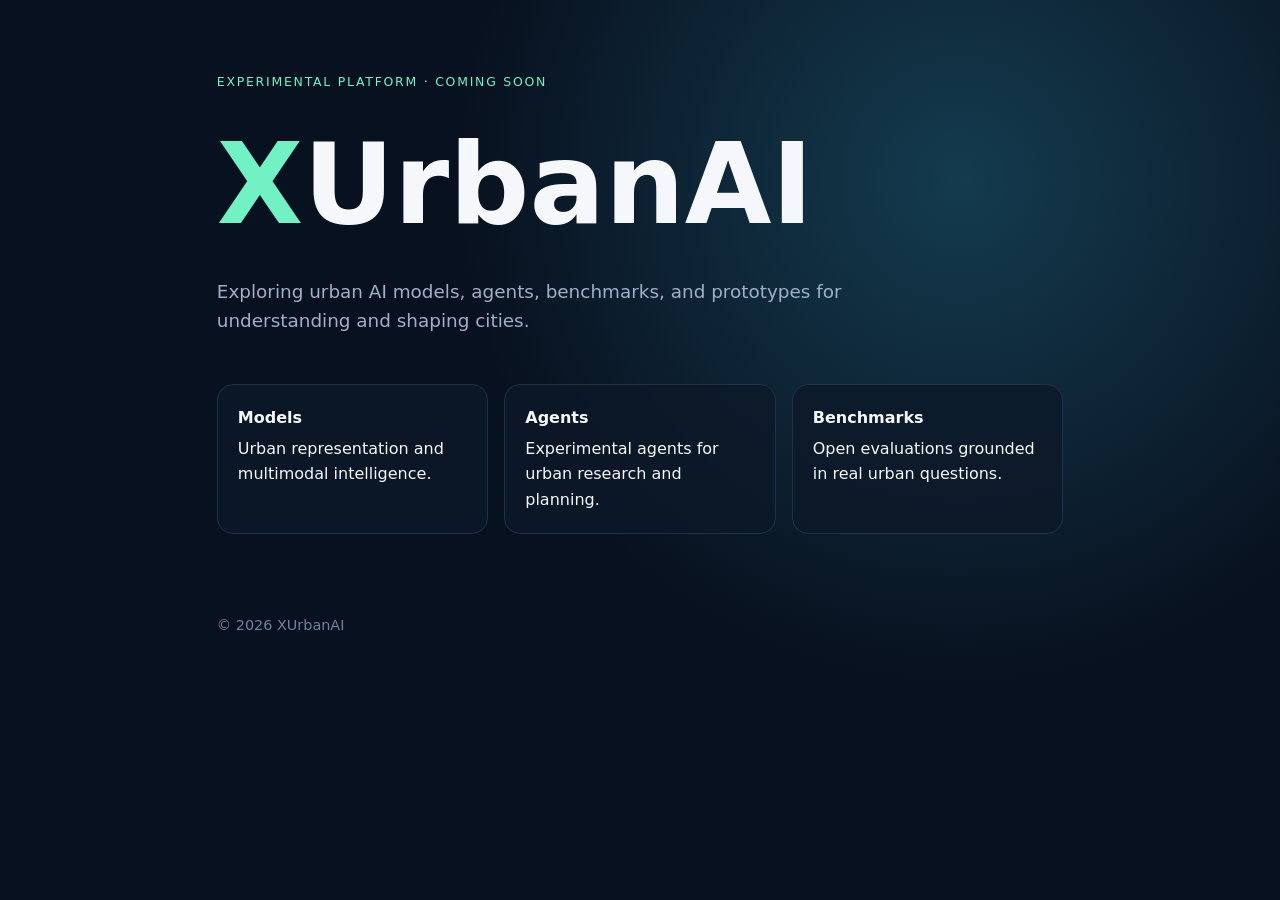
==== index.html @ 9c5608ed "Add initial HTML structure for XUrbanAI" ====
<!doctype html>
<html lang="en">
<head>
<meta charset="utf-8">
<meta name="viewport" content="width=device-width,initial-scale=1">
<title>XUrbanAI — Experimental Urban Intelligence</title>
<meta name="description" content="Experimental urban AI models, agents, benchmarks, and prototypes.">
<style>
:root{color-scheme:dark;--bg:#08111f;--fg:#f5f7fb;--muted:#9fb0c8;--accent:#72f2c4;--line:#20314a}*{box-sizing:border-box}body{margin:0;background:radial-gradient(circle at 75% 20%,#143b4f 0,#08111f 42%);color:var(--fg);font:16px/1.6 Inter,system-ui,sans-serif;min-height:100vh}main{max-width:1000px;margin:auto;padding:8vh 6vw}.tag{color:var(--accent);letter-spacing:.14em;text-transform:uppercase;font-size:.78rem}h1{font-size:clamp(3rem,10vw,7rem);line-height:.95;margin:.35em 0}.x{color:var(--accent)}p{max-width:650px;color:var(--muted);font-size:1.15rem}.grid{display:grid;grid-template-columns:repeat(auto-fit,minmax(190px,1fr));gap:1rem;margin-top:3rem}.card{border:1px solid var(--line);border-radius:16px;padding:1.25rem;background:#0c1829cc}.card strong{display:block;color:var(--fg);margin-bottom:.35rem}footer{margin-top:5rem;color:#70839e;font-size:.9rem}
</style>
</head>
<body><main>
<div class="tag">Experimental platform · Coming soon</div>
<h1><span class="x">X</span>UrbanAI</h1>
<p>Exploring urban AI models, agents, benchmarks, and prototypes for understanding and shaping cities.</p>
<div class="grid">
<div class="card"><strong>Models</strong>Urban representation and multimodal intelligence.</div>
<div class="card"><strong>Agents</strong>Experimental agents for urban research and planning.</div>
<div class="card"><strong>Benchmarks</strong>Open evaluations grounded in real urban questions.</div>
</div>
<footer>© 2026 XUrbanAI</footer>
</main></body></html>
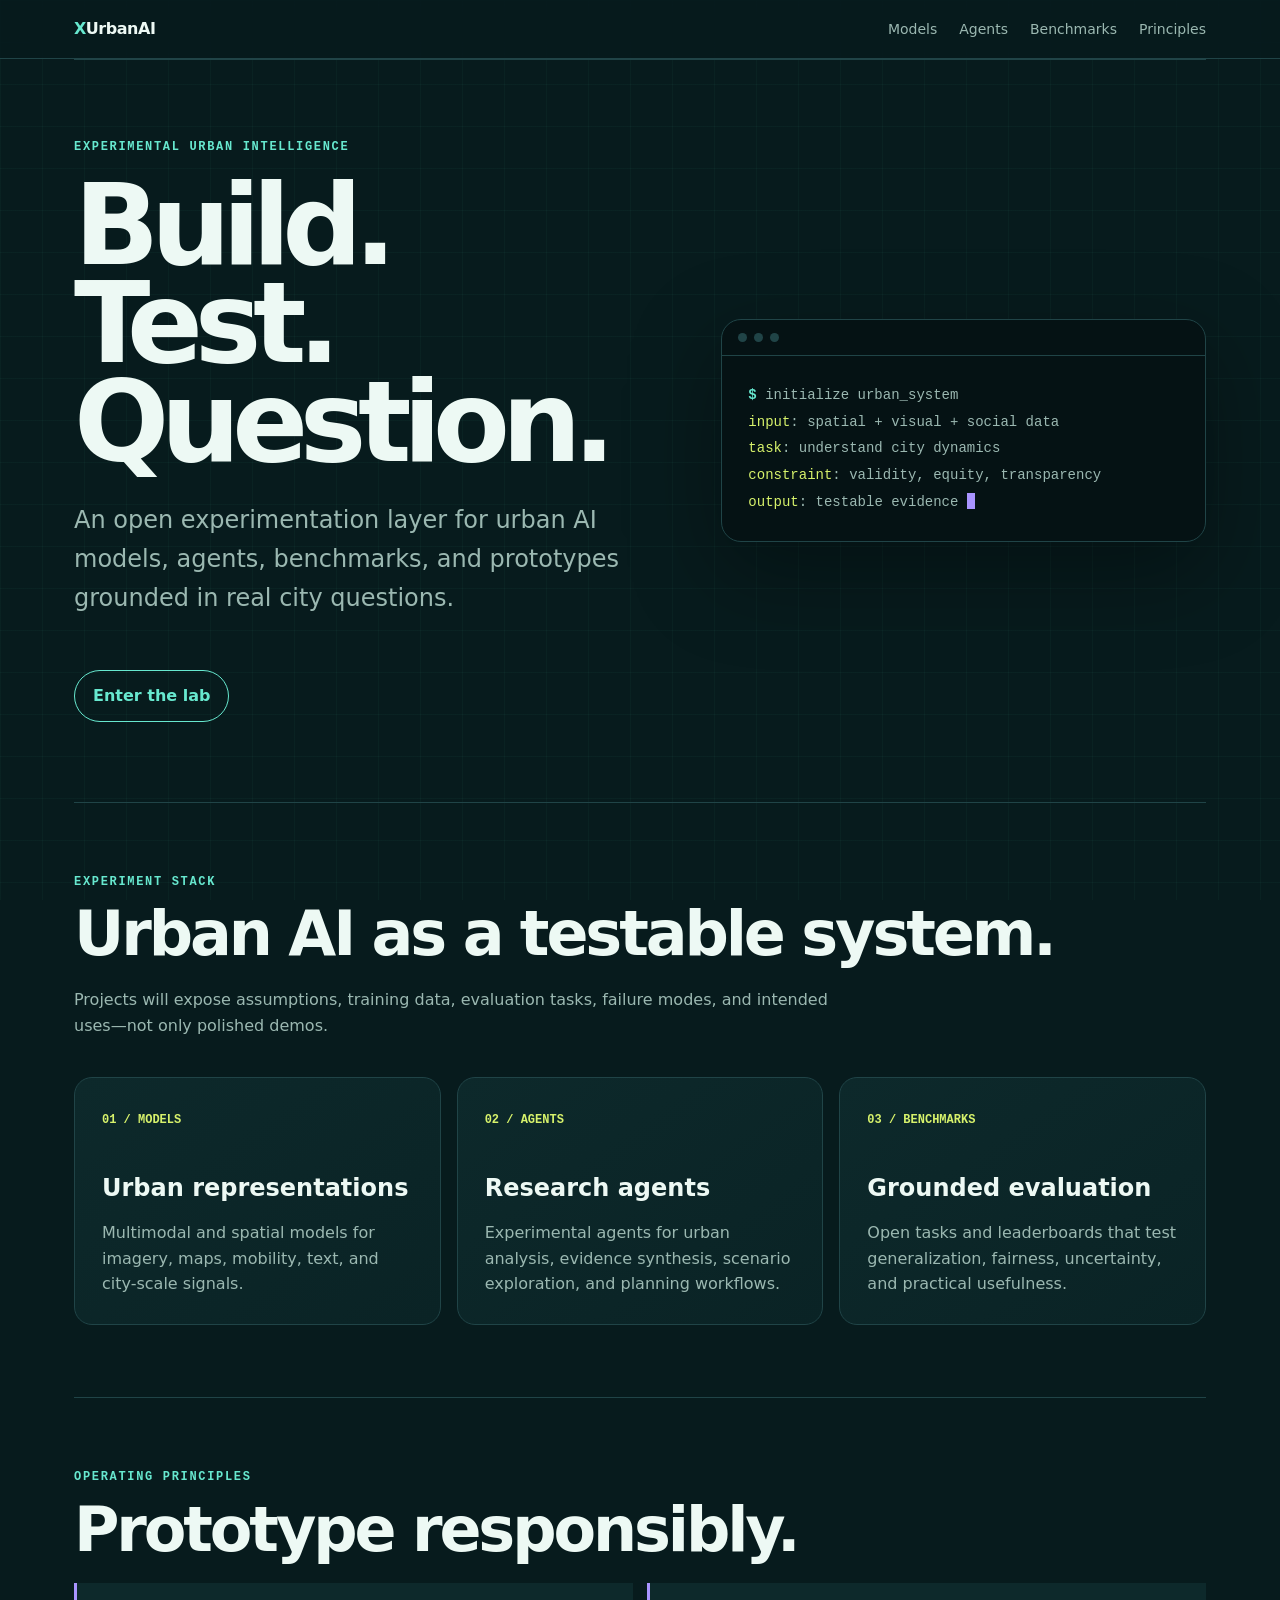
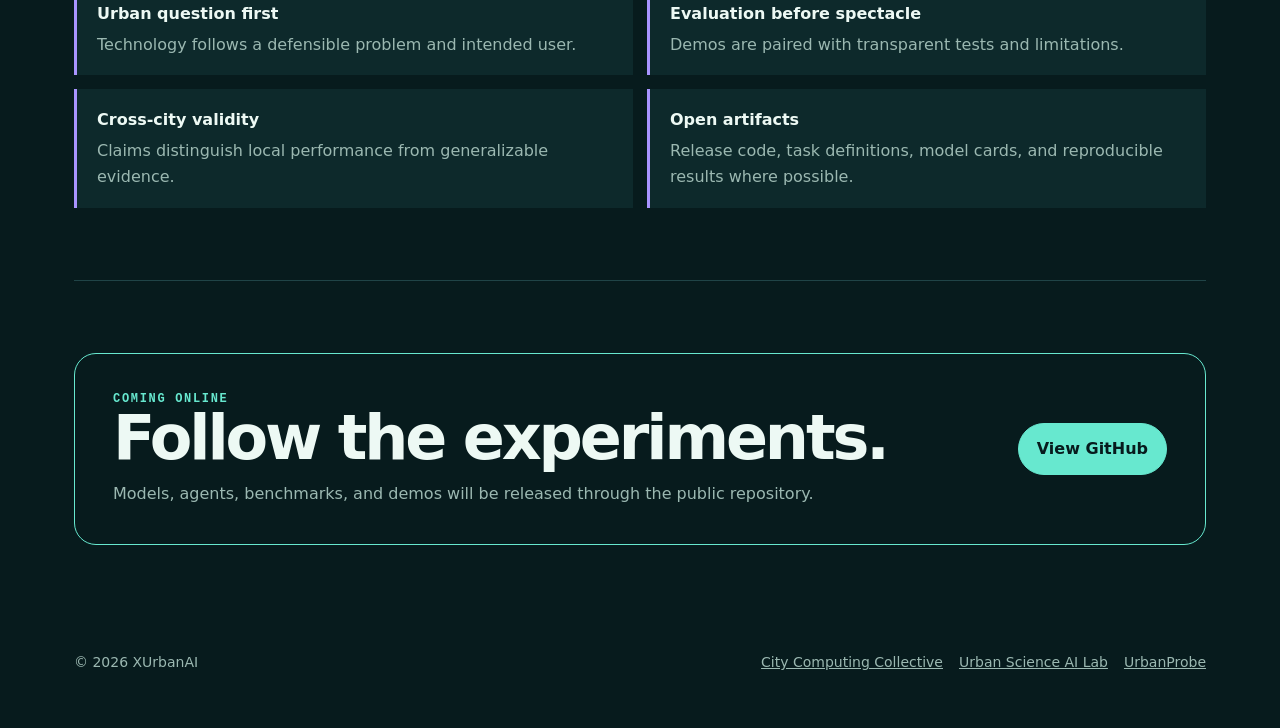
==== commit aaf80091: "Expand XUrbanAI experimental platform site" ====
--- a/index.html
+++ b/index.html
@@ -1,22 +1,21 @@
 <!doctype html>
 <html lang="en">
 <head>
-<meta charset="utf-8">
-<meta name="viewport" content="width=device-width,initial-scale=1">
-<title>XUrbanAI — Experimental Urban Intelligence</title>
-<meta name="description" content="Experimental urban AI models, agents, benchmarks, and prototypes.">
-<style>
-:root{color-scheme:dark;--bg:#08111f;--fg:#f5f7fb;--muted:#9fb0c8;--accent:#72f2c4;--line:#20314a}*{box-sizing:border-box}body{margin:0;background:radial-gradient(circle at 75% 20%,#143b4f 0,#08111f 42%);color:var(--fg);font:16px/1.6 Inter,system-ui,sans-serif;min-height:100vh}main{max-width:1000px;margin:auto;padding:8vh 6vw}.tag{color:var(--accent);letter-spacing:.14em;text-transform:uppercase;font-size:.78rem}h1{font-size:clamp(3rem,10vw,7rem);line-height:.95;margin:.35em 0}.x{color:var(--accent)}p{max-width:650px;color:var(--muted);font-size:1.15rem}.grid{display:grid;grid-template-columns:repeat(auto-fit,minmax(190px,1fr));gap:1rem;margin-top:3rem}.card{border:1px solid var(--line);border-radius:16px;padding:1.25rem;background:#0c1829cc}.card strong{display:block;color:var(--fg);margin-bottom:.35rem}footer{margin-top:5rem;color:#70839e;font-size:.9rem}
-</style>
+  <meta charset="utf-8"><meta name="viewport" content="width=device-width, initial-scale=1"><meta name="description" content="XUrbanAI is an experimental platform for urban AI models, agents, benchmarks, and demos."><title>XUrbanAI — Experimental Urban Intelligence</title>
+  <style>
+    :root{--bg:#071b1d;--panel:#0d292b;--line:#204447;--text:#edf9f4;--muted:#9bb8b1;--cyan:#67e8cf;--acid:#d7f26b;--violet:#a994ff}*{box-sizing:border-box}html{scroll-behavior:smooth}body{margin:0;background:var(--bg);color:var(--text);font:16px/1.62 Inter,ui-sans-serif,system-ui,-apple-system,"Segoe UI",sans-serif}a{color:inherit}
+    body:before{content:"";position:fixed;inset:0;pointer-events:none;background:linear-gradient(rgba(103,232,207,.035) 1px,transparent 1px),linear-gradient(90deg,rgba(103,232,207,.035) 1px,transparent 1px);background-size:42px 42px}
+    header{position:sticky;top:0;z-index:5;background:rgba(7,27,29,.9);backdrop-filter:blur(15px);border-bottom:1px solid var(--line)}.nav{max-width:1180px;margin:auto;padding:16px 24px;display:flex;justify-content:space-between;align-items:center}.brand{text-decoration:none;font-weight:900;letter-spacing:-.03em}.brand span{color:var(--cyan)}.nav nav{display:flex;gap:22px}.nav nav a{text-decoration:none;color:var(--muted);font-size:14px}
+    main{position:relative;max-width:1180px;margin:auto;padding:0 24px}.hero{min-height:78vh;display:grid;grid-template-columns:1.1fr .9fr;gap:55px;align-items:center;padding:80px 0}.eyebrow{font:800 12px/1.3 ui-monospace,SFMono-Regular,Menlo,monospace;letter-spacing:.14em;text-transform:uppercase;color:var(--cyan)}h1{font-size:clamp(58px,9vw,112px);line-height:.88;letter-spacing:-.075em;margin:20px 0 30px}.lead{font-size:clamp(19px,2.2vw,24px);color:var(--muted);max-width:740px}.button{display:inline-block;margin-top:28px;border:1px solid var(--cyan);color:var(--cyan);padding:12px 18px;border-radius:999px;text-decoration:none;font-weight:800}.button:hover{background:var(--cyan);color:var(--bg)}
+    .terminal{background:#051214;border:1px solid var(--line);border-radius:20px;overflow:hidden;box-shadow:0 30px 90px rgba(0,0,0,.35)}.bar{padding:13px 16px;border-bottom:1px solid var(--line);display:flex;gap:7px}.bar i{width:9px;height:9px;border-radius:50%;background:var(--line)}.code{padding:26px;font:14px/1.9 ui-monospace,SFMono-Regular,Menlo,monospace;color:var(--muted)}.code b{color:var(--cyan)}.code em{color:var(--acid);font-style:normal}.cursor{display:inline-block;width:8px;height:16px;background:var(--violet);vertical-align:-3px}
+    section{padding:72px 0;border-top:1px solid var(--line)}section h2{font-size:clamp(38px,5vw,62px);line-height:.98;letter-spacing:-.05em;margin:14px 0 22px}.intro{color:var(--muted);max-width:760px;margin-bottom:38px}.grid{display:grid;grid-template-columns:repeat(3,1fr);gap:16px}.card{background:linear-gradient(145deg,var(--panel),#0a2325);border:1px solid var(--line);border-radius:18px;padding:27px;min-height:235px}.card .icon{color:var(--acid);font:800 12px ui-monospace,monospace}.card h3{font-size:24px;margin:38px 0 12px}.card p{margin:0;color:var(--muted)}.principles{display:grid;grid-template-columns:repeat(2,1fr);gap:14px}.principle{border-left:3px solid var(--violet);background:var(--panel);padding:18px 20px}.principle strong{display:block;margin-bottom:5px}.principle span{color:var(--muted)}
+    .callout{border:1px solid var(--cyan);border-radius:22px;padding:38px;display:grid;grid-template-columns:1fr auto;gap:24px;align-items:center}.callout h2{margin:0}.callout .button{margin:0;background:var(--cyan);color:var(--bg)}footer{position:relative;max-width:1180px;margin:auto;padding:34px 24px 54px;display:flex;justify-content:space-between;gap:20px;color:var(--muted);font-size:14px}.links{display:flex;gap:16px;flex-wrap:wrap}
+    @media(max-width:820px){.nav nav{display:none}.hero{grid-template-columns:1fr;padding-top:60px}.grid,.principles{grid-template-columns:1fr}.callout{grid-template-columns:1fr}footer{flex-direction:column}}
+  </style>
 </head>
-<body><main>
-<div class="tag">Experimental platform · Coming soon</div>
-<h1><span class="x">X</span>UrbanAI</h1>
-<p>Exploring urban AI models, agents, benchmarks, and prototypes for understanding and shaping cities.</p>
-<div class="grid">
-<div class="card"><strong>Models</strong>Urban representation and multimodal intelligence.</div>
-<div class="card"><strong>Agents</strong>Experimental agents for urban research and planning.</div>
-<div class="card"><strong>Benchmarks</strong>Open evaluations grounded in real urban questions.</div>
-</div>
-<footer>© 2026 XUrbanAI</footer>
-</main></body></html>
+<body><header><div class="nav"><a class="brand" href="#top"><span>X</span>UrbanAI</a><nav><a href="#models">Models</a><a href="#agents">Agents</a><a href="#benchmarks">Benchmarks</a><a href="#principles">Principles</a></nav></div></header>
+  <main id="top"><section class="hero"><div><div class="eyebrow">Experimental urban intelligence</div><h1>Build. Test. Question.</h1><p class="lead">An open experimentation layer for urban AI models, agents, benchmarks, and prototypes grounded in real city questions.</p><a class="button" href="#models">Enter the lab</a></div><div class="terminal"><div class="bar"><i></i><i></i><i></i></div><div class="code"><div><b>$</b> initialize urban_system</div><div><em>input</em>: spatial + visual + social data</div><div><em>task</em>: understand city dynamics</div><div><em>constraint</em>: validity, equity, transparency</div><div><em>output</em>: testable evidence <span class="cursor"></span></div></div></div></section>
+    <section id="models"><div class="eyebrow">Experiment stack</div><h2>Urban AI as a testable system.</h2><p class="intro">Projects will expose assumptions, training data, evaluation tasks, failure modes, and intended uses—not only polished demos.</p><div class="grid"><article class="card"><span class="icon">01 / MODELS</span><h3>Urban representations</h3><p>Multimodal and spatial models for imagery, maps, mobility, text, and city-scale signals.</p></article><article class="card" id="agents"><span class="icon">02 / AGENTS</span><h3>Research agents</h3><p>Experimental agents for urban analysis, evidence synthesis, scenario exploration, and planning workflows.</p></article><article class="card" id="benchmarks"><span class="icon">03 / BENCHMARKS</span><h3>Grounded evaluation</h3><p>Open tasks and leaderboards that test generalization, fairness, uncertainty, and practical usefulness.</p></article></div></section>
+    <section id="principles"><div class="eyebrow">Operating principles</div><h2>Prototype responsibly.</h2><div class="principles"><div class="principle"><strong>Urban question first</strong><span>Technology follows a defensible problem and intended user.</span></div><div class="principle"><strong>Evaluation before spectacle</strong><span>Demos are paired with transparent tests and limitations.</span></div><div class="principle"><strong>Cross-city validity</strong><span>Claims distinguish local performance from generalizable evidence.</span></div><div class="principle"><strong>Open artifacts</strong><span>Release code, task definitions, model cards, and reproducible results where possible.</span></div></div></section>
+    <section><div class="callout"><div><div class="eyebrow">Coming online</div><h2>Follow the experiments.</h2><p class="intro" style="margin:12px 0 0">Models, agents, benchmarks, and demos will be released through the public repository.</p></div><a class="button" href="https://github.com/Hamsterradcc/xurbanai.com">View GitHub</a></div></section>
+  </main><footer><span>© 2026 XUrbanAI</span><div class="links"><a href="https://citycomputingcollective.com">City Computing Collective</a><a href="https://urbanscience.ai">Urban Science AI Lab</a><a href="https://urbanprobe.com">UrbanProbe</a></div></footer></body></html>
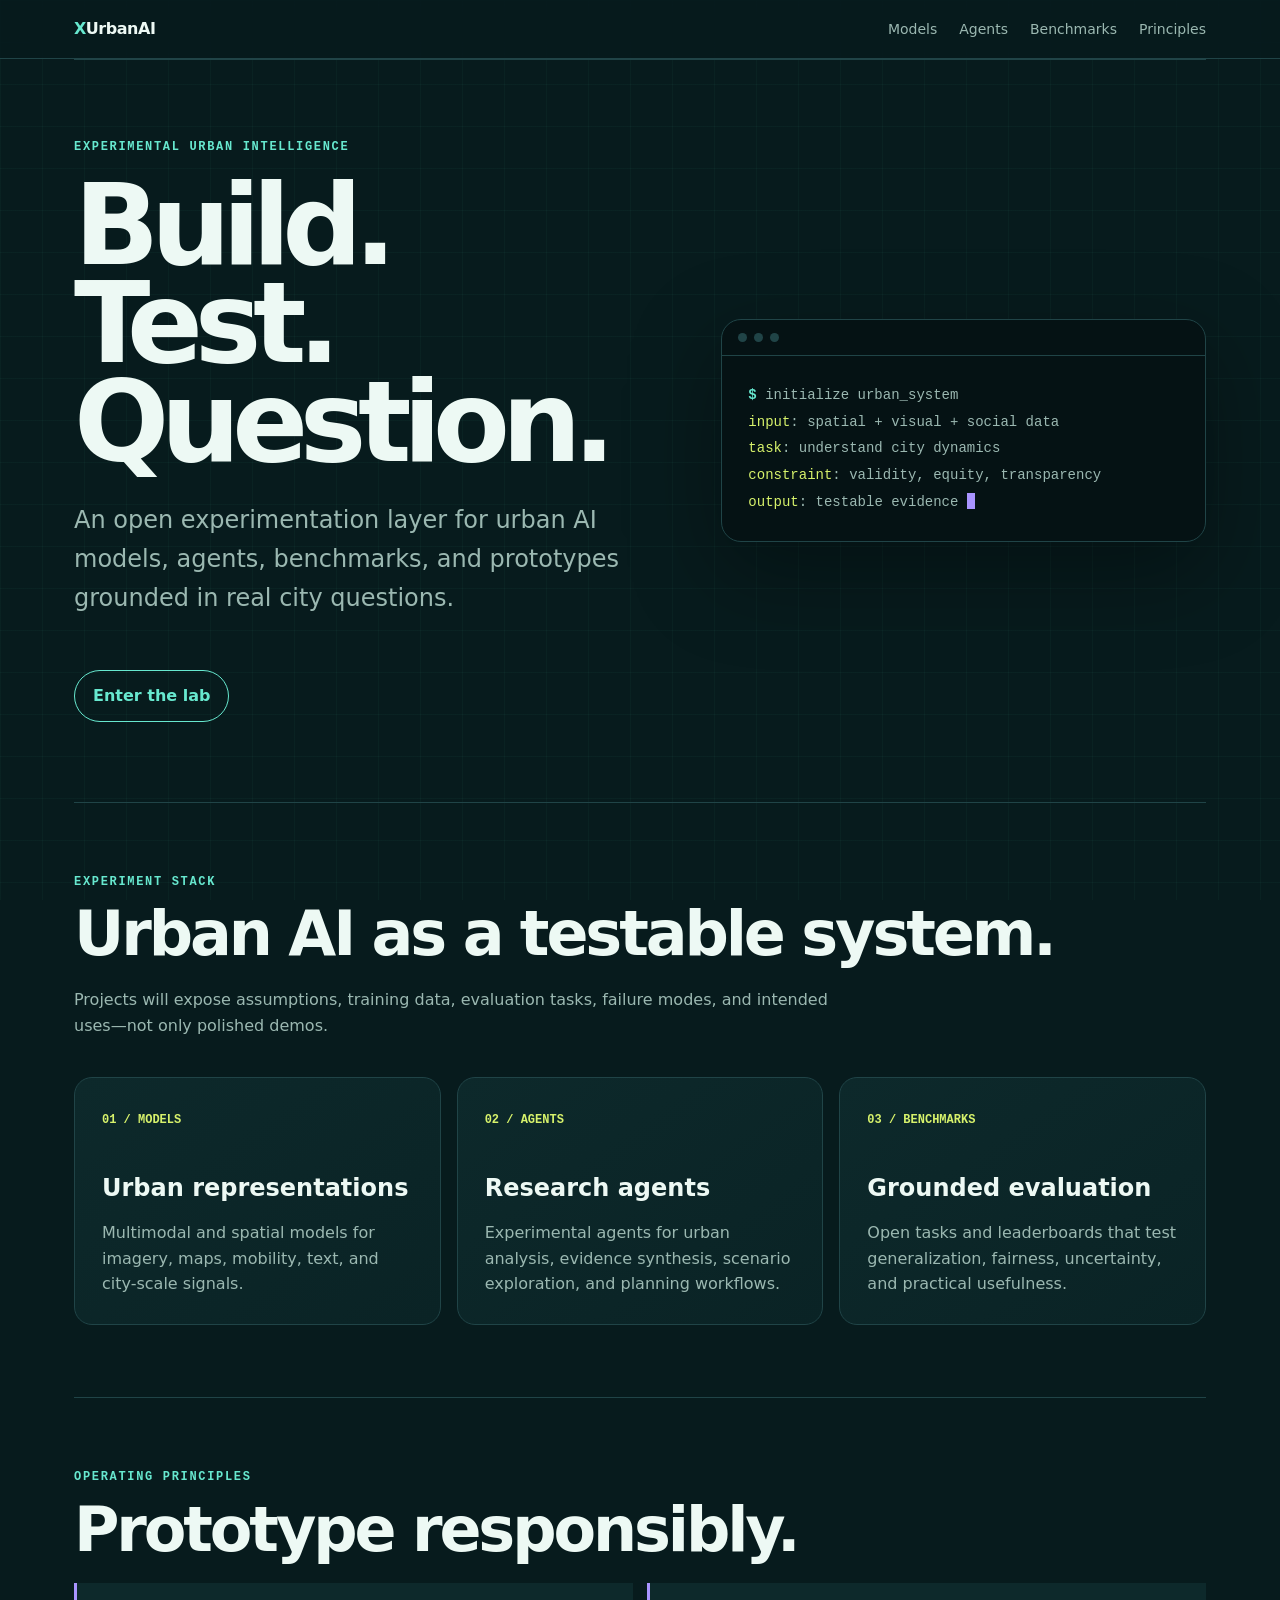
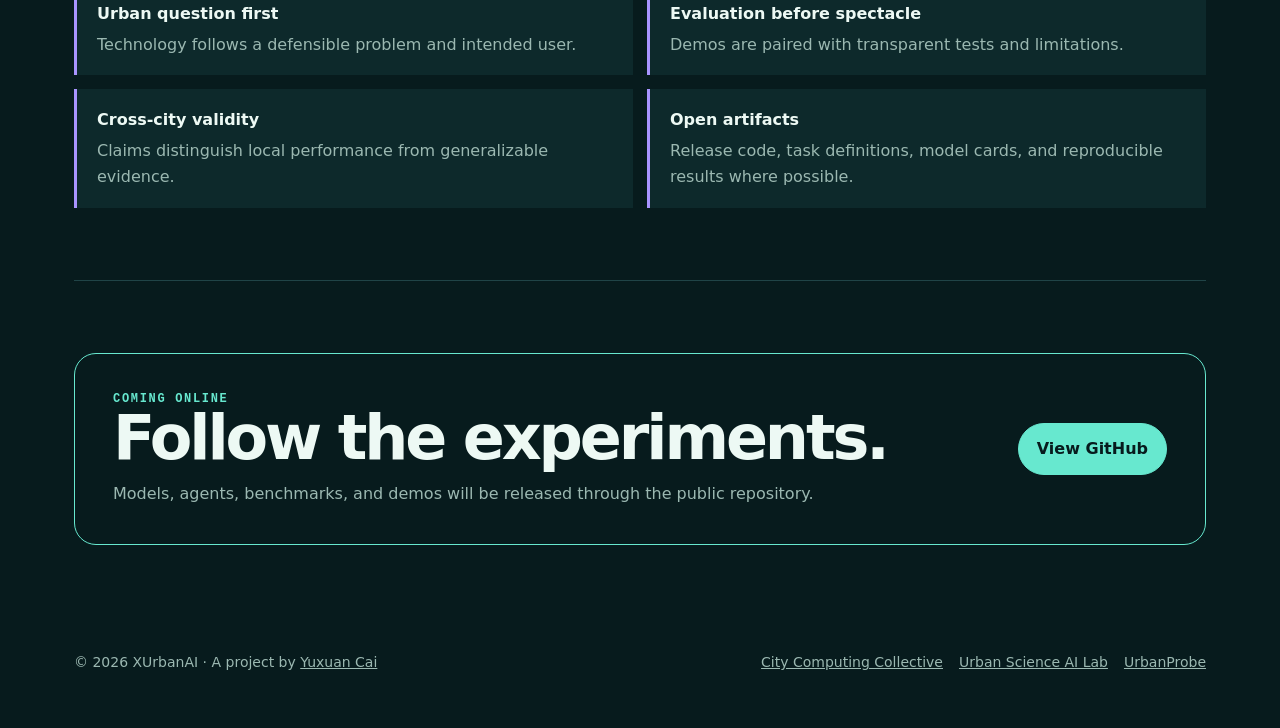
==== commit 481a2ea0: "Attribute the site to its author The footer named the project but not the person behind it, so a vis" ====
--- a/index.html
+++ b/index.html
@@ -18,4 +18,4 @@
     <section id="models"><div class="eyebrow">Experiment stack</div><h2>Urban AI as a testable system.</h2><p class="intro">Projects will expose assumptions, training data, evaluation tasks, failure modes, and intended uses—not only polished demos.</p><div class="grid"><article class="card"><span class="icon">01 / MODELS</span><h3>Urban representations</h3><p>Multimodal and spatial models for imagery, maps, mobility, text, and city-scale signals.</p></article><article class="card" id="agents"><span class="icon">02 / AGENTS</span><h3>Research agents</h3><p>Experimental agents for urban analysis, evidence synthesis, scenario exploration, and planning workflows.</p></article><article class="card" id="benchmarks"><span class="icon">03 / BENCHMARKS</span><h3>Grounded evaluation</h3><p>Open tasks and leaderboards that test generalization, fairness, uncertainty, and practical usefulness.</p></article></div></section>
     <section id="principles"><div class="eyebrow">Operating principles</div><h2>Prototype responsibly.</h2><div class="principles"><div class="principle"><strong>Urban question first</strong><span>Technology follows a defensible problem and intended user.</span></div><div class="principle"><strong>Evaluation before spectacle</strong><span>Demos are paired with transparent tests and limitations.</span></div><div class="principle"><strong>Cross-city validity</strong><span>Claims distinguish local performance from generalizable evidence.</span></div><div class="principle"><strong>Open artifacts</strong><span>Release code, task definitions, model cards, and reproducible results where possible.</span></div></div></section>
     <section><div class="callout"><div><div class="eyebrow">Coming online</div><h2>Follow the experiments.</h2><p class="intro" style="margin:12px 0 0">Models, agents, benchmarks, and demos will be released through the public repository.</p></div><a class="button" href="https://github.com/Hamsterradcc/xurbanai.com">View GitHub</a></div></section>
-  </main><footer><span>© 2026 XUrbanAI</span><div class="links"><a href="https://citycomputingcollective.com">City Computing Collective</a><a href="https://urbanscience.ai">Urban Science AI Lab</a><a href="https://urbanprobe.com">UrbanProbe</a></div></footer></body></html>
+  </main><footer><span>© 2026 XUrbanAI &middot; A project by <a href="https://yuxuancai.com">Yuxuan Cai</a></span><div class="links"><a href="https://citycomputingcollective.com">City Computing Collective</a><a href="https://urbanscience.ai">Urban Science AI Lab</a><a href="https://urbanprobe.com">UrbanProbe</a></div></footer></body></html>
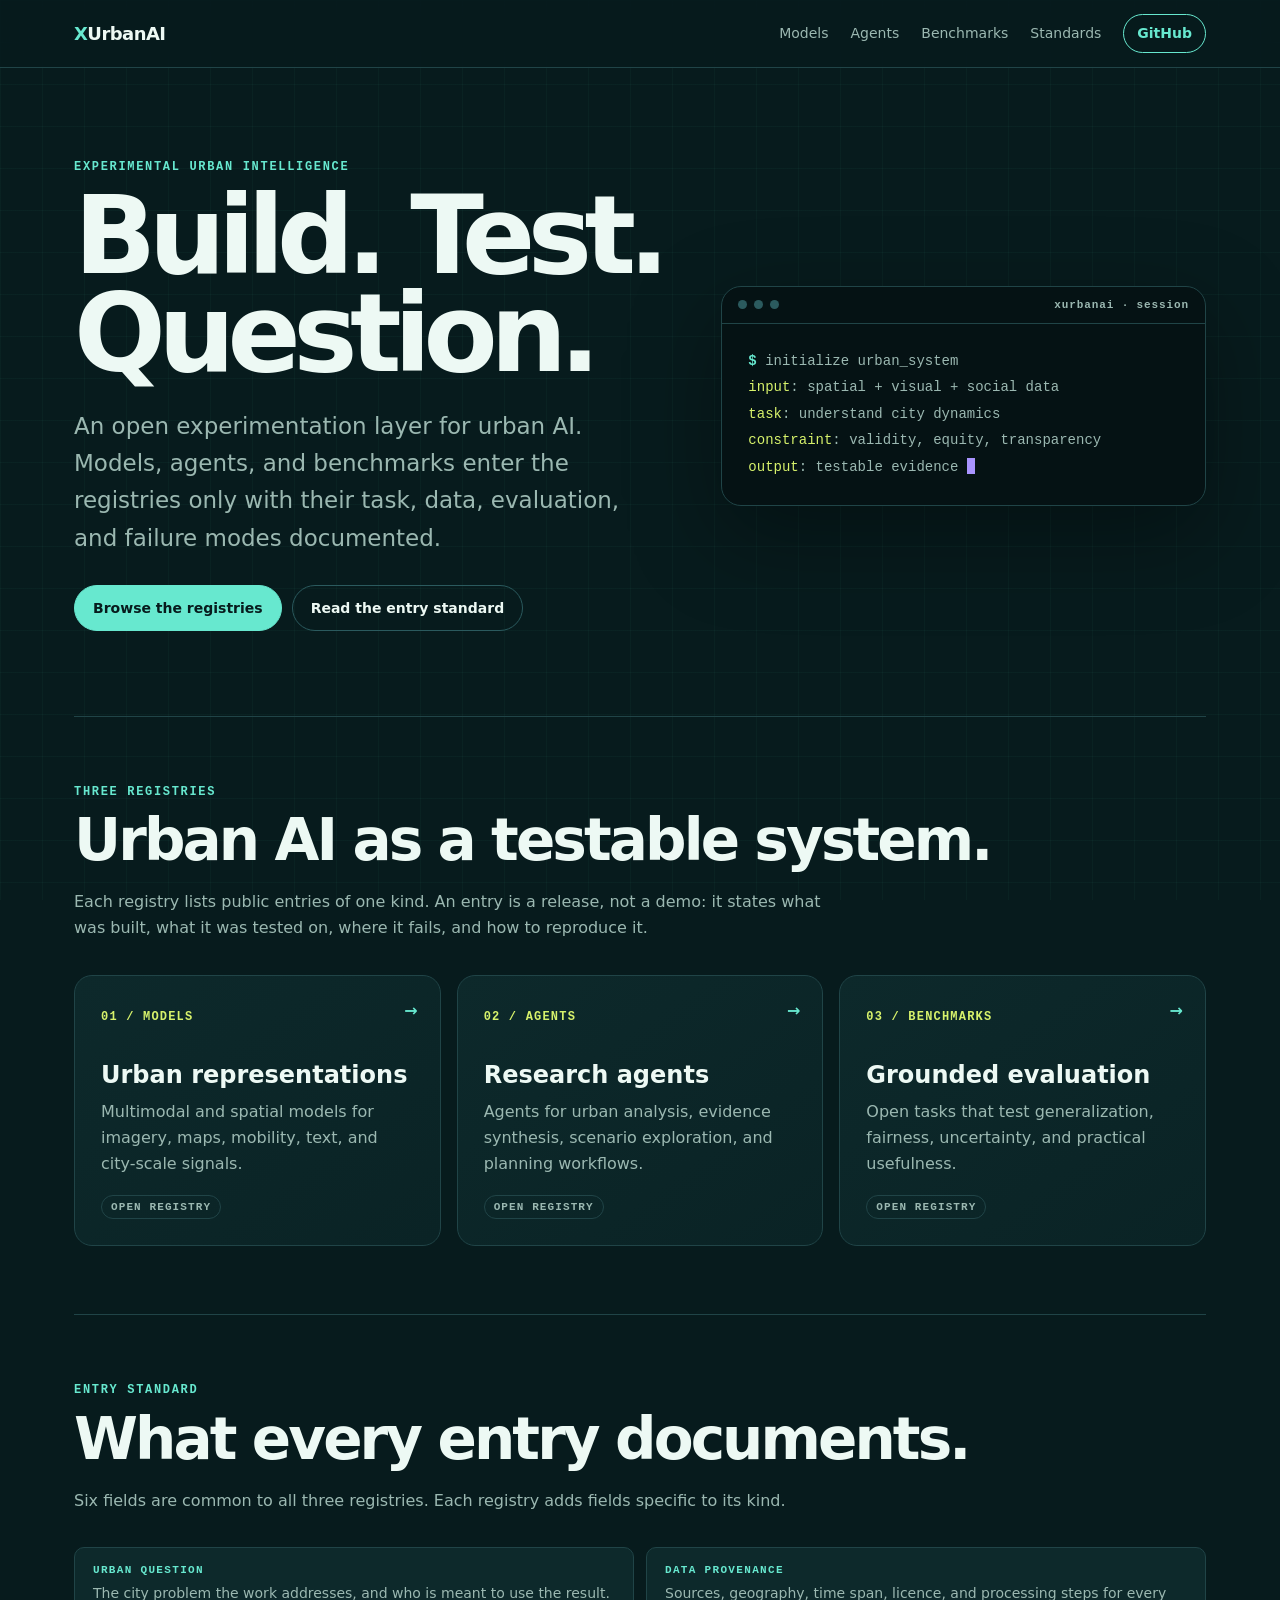
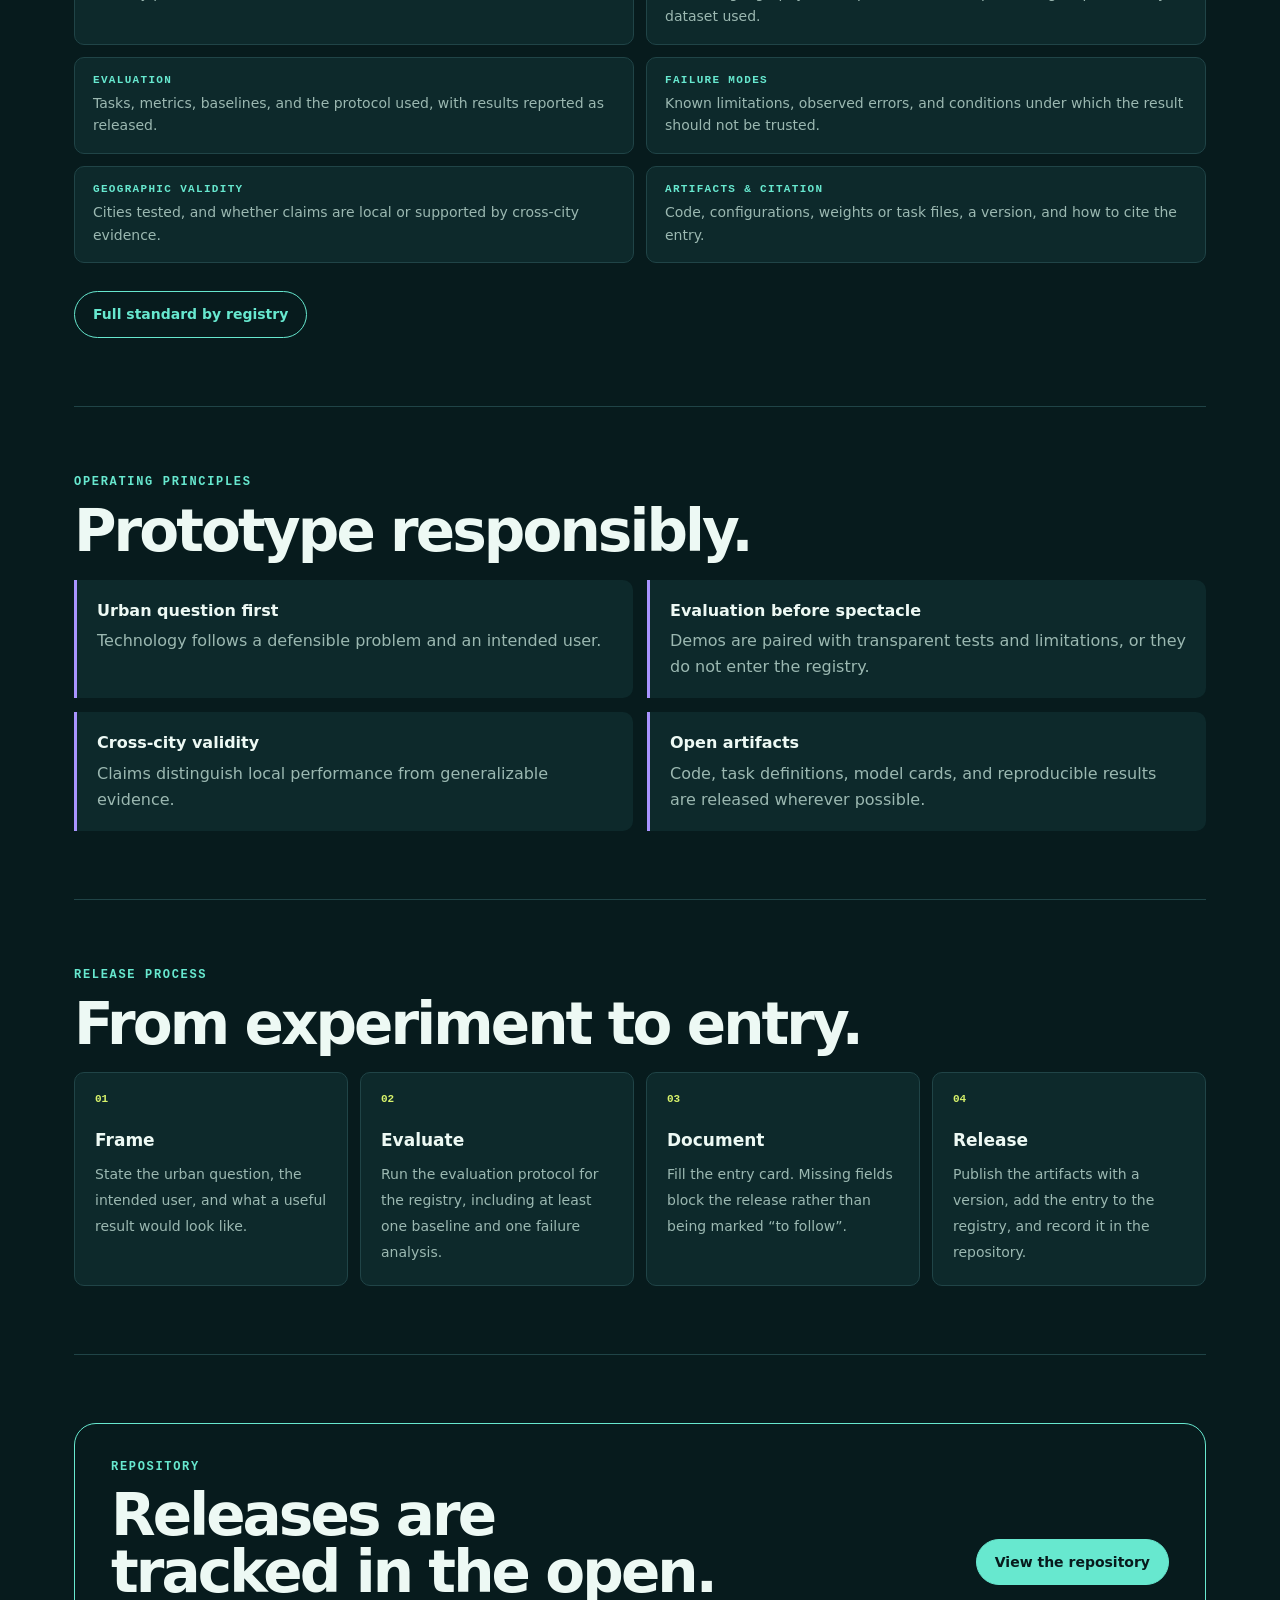
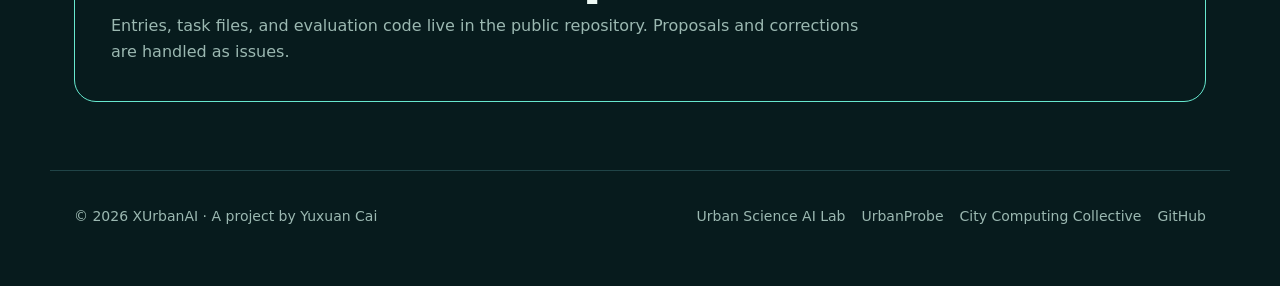
==== commit 295fd862: "Restructure the site: shared assets, mobile nav, registry/feed scaffolding, 404, sitemap Co-Authored" ====
--- a/index.html
+++ b/index.html
@@ -1,21 +1,144 @@
 <!doctype html>
 <html lang="en">
 <head>
-  <meta charset="utf-8"><meta name="viewport" content="width=device-width, initial-scale=1"><meta name="description" content="XUrbanAI is an experimental platform for urban AI models, agents, benchmarks, and demos."><title>XUrbanAI — Experimental Urban Intelligence</title>
-  <style>
-    :root{--bg:#071b1d;--panel:#0d292b;--line:#204447;--text:#edf9f4;--muted:#9bb8b1;--cyan:#67e8cf;--acid:#d7f26b;--violet:#a994ff}*{box-sizing:border-box}html{scroll-behavior:smooth}body{margin:0;background:var(--bg);color:var(--text);font:16px/1.62 Inter,ui-sans-serif,system-ui,-apple-system,"Segoe UI",sans-serif}a{color:inherit}
-    body:before{content:"";position:fixed;inset:0;pointer-events:none;background:linear-gradient(rgba(103,232,207,.035) 1px,transparent 1px),linear-gradient(90deg,rgba(103,232,207,.035) 1px,transparent 1px);background-size:42px 42px}
-    header{position:sticky;top:0;z-index:5;background:rgba(7,27,29,.9);backdrop-filter:blur(15px);border-bottom:1px solid var(--line)}.nav{max-width:1180px;margin:auto;padding:16px 24px;display:flex;justify-content:space-between;align-items:center}.brand{text-decoration:none;font-weight:900;letter-spacing:-.03em}.brand span{color:var(--cyan)}.nav nav{display:flex;gap:22px}.nav nav a{text-decoration:none;color:var(--muted);font-size:14px}
-    main{position:relative;max-width:1180px;margin:auto;padding:0 24px}.hero{min-height:78vh;display:grid;grid-template-columns:1.1fr .9fr;gap:55px;align-items:center;padding:80px 0}.eyebrow{font:800 12px/1.3 ui-monospace,SFMono-Regular,Menlo,monospace;letter-spacing:.14em;text-transform:uppercase;color:var(--cyan)}h1{font-size:clamp(58px,9vw,112px);line-height:.88;letter-spacing:-.075em;margin:20px 0 30px}.lead{font-size:clamp(19px,2.2vw,24px);color:var(--muted);max-width:740px}.button{display:inline-block;margin-top:28px;border:1px solid var(--cyan);color:var(--cyan);padding:12px 18px;border-radius:999px;text-decoration:none;font-weight:800}.button:hover{background:var(--cyan);color:var(--bg)}
-    .terminal{background:#051214;border:1px solid var(--line);border-radius:20px;overflow:hidden;box-shadow:0 30px 90px rgba(0,0,0,.35)}.bar{padding:13px 16px;border-bottom:1px solid var(--line);display:flex;gap:7px}.bar i{width:9px;height:9px;border-radius:50%;background:var(--line)}.code{padding:26px;font:14px/1.9 ui-monospace,SFMono-Regular,Menlo,monospace;color:var(--muted)}.code b{color:var(--cyan)}.code em{color:var(--acid);font-style:normal}.cursor{display:inline-block;width:8px;height:16px;background:var(--violet);vertical-align:-3px}
-    section{padding:72px 0;border-top:1px solid var(--line)}section h2{font-size:clamp(38px,5vw,62px);line-height:.98;letter-spacing:-.05em;margin:14px 0 22px}.intro{color:var(--muted);max-width:760px;margin-bottom:38px}.grid{display:grid;grid-template-columns:repeat(3,1fr);gap:16px}.card{background:linear-gradient(145deg,var(--panel),#0a2325);border:1px solid var(--line);border-radius:18px;padding:27px;min-height:235px}.card .icon{color:var(--acid);font:800 12px ui-monospace,monospace}.card h3{font-size:24px;margin:38px 0 12px}.card p{margin:0;color:var(--muted)}.principles{display:grid;grid-template-columns:repeat(2,1fr);gap:14px}.principle{border-left:3px solid var(--violet);background:var(--panel);padding:18px 20px}.principle strong{display:block;margin-bottom:5px}.principle span{color:var(--muted)}
-    .callout{border:1px solid var(--cyan);border-radius:22px;padding:38px;display:grid;grid-template-columns:1fr auto;gap:24px;align-items:center}.callout h2{margin:0}.callout .button{margin:0;background:var(--cyan);color:var(--bg)}footer{position:relative;max-width:1180px;margin:auto;padding:34px 24px 54px;display:flex;justify-content:space-between;gap:20px;color:var(--muted);font-size:14px}.links{display:flex;gap:16px;flex-wrap:wrap}
-    @media(max-width:820px){.nav nav{display:none}.hero{grid-template-columns:1fr;padding-top:60px}.grid,.principles{grid-template-columns:1fr}.callout{grid-template-columns:1fr}footer{flex-direction:column}}
-  </style>
+  <meta charset="utf-8">
+  <meta name="viewport" content="width=device-width,initial-scale=1">
+  <title>XUrbanAI — Experimental Urban Intelligence</title>
+  <meta name="description" content="XUrbanAI is an open experimentation layer for urban AI: registries of models, agents, and benchmarks, each documented with its task, data, evaluation, and failure modes.">
+  <link rel="canonical" href="https://xurbanai.com/">
+  <meta name="theme-color" content="#071b1d">
+  <meta property="og:type" content="website">
+  <meta property="og:site_name" content="XUrbanAI">
+  <meta property="og:title" content="XUrbanAI — Experimental Urban Intelligence">
+  <meta property="og:description" content="Registries of urban AI models, agents, and benchmarks, each documented with its task, data, evaluation, and failure modes.">
+  <meta property="og:url" content="https://xurbanai.com/">
+  <meta name="twitter:card" content="summary">
+  <link rel="icon" href="data:image/svg+xml,%3Csvg xmlns='http://www.w3.org/2000/svg' viewBox='0 0 64 64'%3E%3Crect width='64' height='64' rx='14' fill='%23071b1d'/%3E%3Ctext x='32' y='45' text-anchor='middle' font-family='system-ui,sans-serif' font-weight='900' font-size='38' fill='%2367e8cf'%3EX%3C/text%3E%3C/svg%3E">
+  <link rel="stylesheet" href="assets/site.css">
 </head>
-<body><header><div class="nav"><a class="brand" href="#top"><span>X</span>UrbanAI</a><nav><a href="#models">Models</a><a href="#agents">Agents</a><a href="#benchmarks">Benchmarks</a><a href="#principles">Principles</a></nav></div></header>
-  <main id="top"><section class="hero"><div><div class="eyebrow">Experimental urban intelligence</div><h1>Build. Test. Question.</h1><p class="lead">An open experimentation layer for urban AI models, agents, benchmarks, and prototypes grounded in real city questions.</p><a class="button" href="#models">Enter the lab</a></div><div class="terminal"><div class="bar"><i></i><i></i><i></i></div><div class="code"><div><b>$</b> initialize urban_system</div><div><em>input</em>: spatial + visual + social data</div><div><em>task</em>: understand city dynamics</div><div><em>constraint</em>: validity, equity, transparency</div><div><em>output</em>: testable evidence <span class="cursor"></span></div></div></div></section>
-    <section id="models"><div class="eyebrow">Experiment stack</div><h2>Urban AI as a testable system.</h2><p class="intro">Projects will expose assumptions, training data, evaluation tasks, failure modes, and intended uses—not only polished demos.</p><div class="grid"><article class="card"><span class="icon">01 / MODELS</span><h3>Urban representations</h3><p>Multimodal and spatial models for imagery, maps, mobility, text, and city-scale signals.</p></article><article class="card" id="agents"><span class="icon">02 / AGENTS</span><h3>Research agents</h3><p>Experimental agents for urban analysis, evidence synthesis, scenario exploration, and planning workflows.</p></article><article class="card" id="benchmarks"><span class="icon">03 / BENCHMARKS</span><h3>Grounded evaluation</h3><p>Open tasks and leaderboards that test generalization, fairness, uncertainty, and practical usefulness.</p></article></div></section>
-    <section id="principles"><div class="eyebrow">Operating principles</div><h2>Prototype responsibly.</h2><div class="principles"><div class="principle"><strong>Urban question first</strong><span>Technology follows a defensible problem and intended user.</span></div><div class="principle"><strong>Evaluation before spectacle</strong><span>Demos are paired with transparent tests and limitations.</span></div><div class="principle"><strong>Cross-city validity</strong><span>Claims distinguish local performance from generalizable evidence.</span></div><div class="principle"><strong>Open artifacts</strong><span>Release code, task definitions, model cards, and reproducible results where possible.</span></div></div></section>
-    <section><div class="callout"><div><div class="eyebrow">Coming online</div><h2>Follow the experiments.</h2><p class="intro" style="margin:12px 0 0">Models, agents, benchmarks, and demos will be released through the public repository.</p></div><a class="button" href="https://github.com/Hamsterradcc/xurbanai.com">View GitHub</a></div></section>
-  </main><footer><span>© 2026 XUrbanAI &middot; A project by <a href="https://yuxuancai.com">Yuxuan Cai</a></span><div class="links"><a href="https://citycomputingcollective.com">City Computing Collective</a><a href="https://urbanscience.ai">Urban Science AI Lab</a><a href="https://urbanprobe.com">UrbanProbe</a></div></footer></body></html>
+<body>
+  <a class="skip" href="#main">Skip to content</a>
+  <header>
+    <div class="nav">
+      <a class="brand" href="index.html" aria-current="page"><span>X</span>UrbanAI</a>
+      <button class="nav-toggle" type="button" aria-label="Menu" aria-expanded="false" aria-controls="site-nav"><span></span><span></span><span></span></button>
+      <nav id="site-nav" aria-label="Primary">
+        <a href="models.html">Models</a>
+        <a href="agents.html">Agents</a>
+        <a href="benchmarks.html">Benchmarks</a>
+        <a href="standards.html">Standards</a>
+        <a class="cta" href="https://github.com/Hamsterradcc/xurbanai.com">GitHub</a>
+      </nav>
+    </div>
+  </header>
+
+  <main id="main">
+    <section class="hero">
+      <div>
+        <div class="eyebrow">Experimental urban intelligence</div>
+        <h1>Build. Test. Question.</h1>
+        <p class="lead">An open experimentation layer for urban AI. Models, agents, and benchmarks enter the registries only with their task, data, evaluation, and failure modes documented.</p>
+        <div class="actions">
+          <a class="button solid" href="#registries">Browse the registries</a>
+          <a class="button ghost" href="standards.html">Read the entry standard</a>
+        </div>
+      </div>
+      <div class="terminal" aria-hidden="true">
+        <div class="bar"><i></i><i></i><i></i><small>xurbanai · session</small></div>
+        <div class="code">
+          <div><b>$</b> initialize urban_system</div>
+          <div><em>input</em>: spatial + visual + social data</div>
+          <div><em>task</em>: understand city dynamics</div>
+          <div><em>constraint</em>: validity, equity, transparency</div>
+          <div><em>output</em>: testable evidence <span class="cursor"></span></div>
+        </div>
+      </div>
+    </section>
+
+    <section id="registries">
+      <div class="eyebrow">Three registries</div>
+      <h2>Urban AI as a testable system.</h2>
+      <p class="intro">Each registry lists public entries of one kind. An entry is a release, not a demo: it states what was built, what it was tested on, where it fails, and how to reproduce it.</p>
+      <div class="grid">
+        <a class="card" href="models.html">
+          <span class="icon">01 / MODELS</span><span class="more" aria-hidden="true">→</span>
+          <h3>Urban representations</h3>
+          <p>Multimodal and spatial models for imagery, maps, mobility, text, and city-scale signals.</p>
+          <span class="count" data-count="models">Open registry</span>
+        </a>
+        <a class="card" href="agents.html">
+          <span class="icon">02 / AGENTS</span><span class="more" aria-hidden="true">→</span>
+          <h3>Research agents</h3>
+          <p>Agents for urban analysis, evidence synthesis, scenario exploration, and planning workflows.</p>
+          <span class="count" data-count="agents">Open registry</span>
+        </a>
+        <a class="card" href="benchmarks.html">
+          <span class="icon">03 / BENCHMARKS</span><span class="more" aria-hidden="true">→</span>
+          <h3>Grounded evaluation</h3>
+          <p>Open tasks that test generalization, fairness, uncertainty, and practical usefulness.</p>
+          <span class="count" data-count="benchmarks">Open registry</span>
+        </a>
+      </div>
+    </section>
+
+    <section id="standard">
+      <div class="eyebrow">Entry standard</div>
+      <h2>What every entry documents.</h2>
+      <p class="intro">Six fields are common to all three registries. Each registry adds fields specific to its kind.</p>
+      <dl class="fields">
+        <div><dt>Urban question</dt><dd>The city problem the work addresses, and who is meant to use the result.</dd></div>
+        <div><dt>Data provenance</dt><dd>Sources, geography, time span, licence, and processing steps for every dataset used.</dd></div>
+        <div><dt>Evaluation</dt><dd>Tasks, metrics, baselines, and the protocol used, with results reported as released.</dd></div>
+        <div><dt>Failure modes</dt><dd>Known limitations, observed errors, and conditions under which the result should not be trusted.</dd></div>
+        <div><dt>Geographic validity</dt><dd>Cities tested, and whether claims are local or supported by cross-city evidence.</dd></div>
+        <div><dt>Artifacts &amp; citation</dt><dd>Code, configurations, weights or task files, a version, and how to cite the entry.</dd></div>
+      </dl>
+      <div class="actions"><a class="button" href="standards.html">Full standard by registry</a></div>
+    </section>
+
+    <section id="principles">
+      <div class="eyebrow">Operating principles</div>
+      <h2>Prototype responsibly.</h2>
+      <div class="principles">
+        <div class="principle"><strong>Urban question first</strong><span>Technology follows a defensible problem and an intended user.</span></div>
+        <div class="principle"><strong>Evaluation before spectacle</strong><span>Demos are paired with transparent tests and limitations, or they do not enter the registry.</span></div>
+        <div class="principle"><strong>Cross-city validity</strong><span>Claims distinguish local performance from generalizable evidence.</span></div>
+        <div class="principle"><strong>Open artifacts</strong><span>Code, task definitions, model cards, and reproducible results are released wherever possible.</span></div>
+      </div>
+    </section>
+
+    <section id="release">
+      <div class="eyebrow">Release process</div>
+      <h2>From experiment to entry.</h2>
+      <div class="steps">
+        <div class="step"><strong>Frame</strong><span>State the urban question, the intended user, and what a useful result would look like.</span></div>
+        <div class="step"><strong>Evaluate</strong><span>Run the evaluation protocol for the registry, including at least one baseline and one failure analysis.</span></div>
+        <div class="step"><strong>Document</strong><span>Fill the entry card. Missing fields block the release rather than being marked “to follow”.</span></div>
+        <div class="step"><strong>Release</strong><span>Publish the artifacts with a version, add the entry to the registry, and record it in the repository.</span></div>
+      </div>
+    </section>
+
+    <section>
+      <div class="callout">
+        <div>
+          <div class="eyebrow">Repository</div>
+          <h2>Releases are tracked in the open.</h2>
+          <p class="intro">Entries, task files, and evaluation code live in the public repository. Proposals and corrections are handled as issues.</p>
+        </div>
+        <a class="button solid" href="https://github.com/Hamsterradcc/xurbanai.com">View the repository</a>
+      </div>
+    </section>
+  </main>
+
+  <footer>
+    <span>© 2026 XUrbanAI · A project by <a href="https://yuxuancai.com">Yuxuan Cai</a></span>
+    <div class="links">
+      <a href="https://urbanscience.ai">Urban Science AI Lab</a>
+      <a href="https://urbanprobe.com">UrbanProbe</a>
+      <a href="https://citycomputingcollective.com">City Computing Collective</a>
+      <a href="https://github.com/Hamsterradcc/xurbanai.com">GitHub</a>
+    </div>
+  </footer>
+  <script src="assets/site.js"></script>
+</body>
+</html>
--- a/assets/site.css
+++ b/assets/site.css
@@ -0,0 +1,155 @@
+/* XUrbanAI — site stylesheet
+   Order: tokens → base → header/nav → buttons → hero → page hero → sections → cards → standards → registry → footer → responsive */
+:root{
+  --bg:#071b1d;--bg-2:#051214;--panel:#0d292b;--panel-2:#0a2325;--line:#204447;--line-2:#2b5a5e;
+  --text:#edf9f4;--muted:#9bb8b1;--cyan:#67e8cf;--acid:#d7f26b;--violet:#a994ff;
+  --radius:18px;--radius-s:10px;--max:1180px;--pad:24px;
+  --mono:ui-monospace,SFMono-Regular,Menlo,Consolas,monospace;
+  --sans:Inter,ui-sans-serif,system-ui,-apple-system,"Segoe UI",sans-serif;
+}
+*{box-sizing:border-box}
+html{scroll-behavior:smooth}
+body{margin:0;background:var(--bg);color:var(--text);font:16px/1.62 var(--sans);-webkit-font-smoothing:antialiased}
+body:before{content:"";position:fixed;inset:0;pointer-events:none;z-index:0;background:linear-gradient(rgba(103,232,207,.035) 1px,transparent 1px),linear-gradient(90deg,rgba(103,232,207,.035) 1px,transparent 1px);background-size:42px 42px}
+a{color:inherit}
+h1,h2,h3{text-wrap:balance;margin:0}
+p{margin:0}
+:focus-visible{outline:2px solid var(--acid);outline-offset:3px;border-radius:4px}
+.skip{position:absolute;left:-999px;top:8px;z-index:50;background:var(--acid);color:var(--bg);padding:8px 12px;border-radius:8px;font-weight:800;text-decoration:none}
+.skip:focus{left:12px}
+
+/* header / nav */
+header{position:sticky;top:0;z-index:20;background:rgba(7,27,29,.9);backdrop-filter:blur(15px);border-bottom:1px solid var(--line)}
+.nav{position:relative;max-width:var(--max);margin:auto;padding:14px var(--pad);display:flex;justify-content:space-between;align-items:center;gap:20px}
+.brand{text-decoration:none;font-weight:900;letter-spacing:-.03em;font-size:18px;white-space:nowrap}
+.brand span{color:var(--cyan)}
+.nav nav{display:flex;gap:22px;align-items:center}
+.nav nav a{position:relative;text-decoration:none;color:var(--muted);font-size:14px;white-space:nowrap}
+.nav nav a:hover,.nav nav a[aria-current="page"]{color:var(--text)}
+.nav nav a[aria-current="page"]:after{content:"";position:absolute;left:0;right:0;bottom:-8px;height:2px;background:var(--cyan);border-radius:2px}
+.nav nav a.cta{border:1px solid var(--cyan);color:var(--cyan);padding:7px 13px;border-radius:999px;font-weight:800}
+.nav nav a.cta:hover{background:var(--cyan);color:var(--bg)}
+.nav-toggle{display:none;background:none;border:1px solid var(--line);color:var(--text);border-radius:10px;width:40px;height:36px;cursor:pointer;padding:0}
+.nav-toggle span{display:block;width:18px;height:2px;background:currentColor;margin:3px auto;transition:.2s}
+.nav-toggle[aria-expanded="true"] span:nth-child(1){transform:translateY(5px) rotate(45deg)}
+.nav-toggle[aria-expanded="true"] span:nth-child(2){opacity:0}
+.nav-toggle[aria-expanded="true"] span:nth-child(3){transform:translateY(-5px) rotate(-45deg)}
+
+main{position:relative;z-index:1;max-width:var(--max);margin:auto;padding:0 var(--pad)}
+.eyebrow{font:800 12px/1.3 var(--mono);letter-spacing:.14em;text-transform:uppercase;color:var(--cyan);margin-bottom:12px}
+.lead{font-size:clamp(18px,2.1vw,23px);color:var(--muted);max-width:740px}
+.intro{color:var(--muted);max-width:760px;margin:0 0 34px}
+
+/* buttons */
+.button{display:inline-flex;align-items:center;gap:8px;border:1px solid var(--cyan);color:var(--cyan);padding:11px 18px;border-radius:999px;text-decoration:none;font-weight:800;font-size:14px;transition:.18s ease}
+.button:hover{background:var(--cyan);color:var(--bg)}
+.button.solid{background:var(--cyan);color:var(--bg)}
+.button.solid:hover{background:var(--acid);border-color:var(--acid)}
+.button.ghost{border-color:var(--line-2);color:var(--text)}
+.button.ghost:hover{background:var(--panel);color:var(--text)}
+.actions{display:flex;gap:10px;flex-wrap:wrap;margin-top:28px}
+
+/* hero */
+.hero{min-height:72vh;display:grid;grid-template-columns:1.1fr .9fr;gap:55px;align-items:center;padding:72px 0 64px}
+.hero h1{font-size:clamp(54px,8.5vw,108px);line-height:.9;letter-spacing:-.07em;margin:6px 0 26px}
+.terminal{background:var(--bg-2);border:1px solid var(--line);border-radius:20px;overflow:hidden;box-shadow:0 30px 90px rgba(0,0,0,.35)}
+.bar{padding:12px 16px;border-bottom:1px solid var(--line);display:flex;gap:7px;align-items:center}
+.bar i{width:9px;height:9px;border-radius:50%;background:var(--line-2)}
+.bar small{margin-left:auto;font:600 11px var(--mono);color:var(--muted);letter-spacing:.08em}
+.code{padding:24px 26px;font:14px/1.9 var(--mono);color:var(--muted)}
+.code b{color:var(--cyan);font-weight:700}
+.code em{color:var(--acid);font-style:normal}
+.cursor{display:inline-block;width:8px;height:16px;background:var(--violet);vertical-align:-3px;animation:blink 1.1s steps(2) infinite}
+@keyframes blink{to{opacity:0}}
+
+/* page hero (subpages) */
+.page-hero{padding:64px 0 44px;display:grid;grid-template-columns:1.2fr .8fr;gap:44px;align-items:end;border-bottom:1px solid var(--line)}
+.page-hero h1{font-size:clamp(40px,5.6vw,72px);line-height:.95;letter-spacing:-.055em;margin:6px 0 18px}
+.note{background:var(--panel);border:1px solid var(--line);border-top:3px solid var(--violet);border-radius:var(--radius);padding:22px}
+.note strong{display:block;font-size:18px;margin-bottom:6px}
+.note p{color:var(--muted);font-size:14px}
+.note .status{display:inline-flex;align-items:center;gap:8px;margin-top:14px;font:700 11px var(--mono);letter-spacing:.12em;text-transform:uppercase;color:var(--acid)}
+.note .status i{width:8px;height:8px;border-radius:50%;background:var(--acid);box-shadow:0 0 0 5px rgba(215,242,107,.12)}
+
+/* sections */
+section{padding:68px 0;border-top:1px solid var(--line)}
+main>section:first-child,.page-hero+section{border-top:0}
+section h2{font-size:clamp(34px,4.6vw,58px);line-height:.98;letter-spacing:-.05em;margin:0 0 20px}
+.grid{display:grid;grid-template-columns:repeat(3,1fr);gap:16px}
+.grid.two{grid-template-columns:repeat(2,1fr)}
+.card{position:relative;display:block;background:linear-gradient(145deg,var(--panel),var(--panel-2));border:1px solid var(--line);border-radius:var(--radius);padding:26px;min-height:220px;text-decoration:none;transition:.18s ease}
+a.card:hover{border-color:var(--line-2);transform:translateY(-2px)}
+.card .icon{color:var(--acid);font:800 12px var(--mono);letter-spacing:.1em}
+.card h3{font-size:24px;line-height:1.15;margin:34px 0 10px}
+.card p{color:var(--muted)}
+.card .more{position:absolute;right:22px;top:22px;color:var(--cyan);font-weight:900}
+.card .count{display:inline-block;margin-top:18px;font:700 11px var(--mono);letter-spacing:.1em;text-transform:uppercase;color:var(--muted);border:1px solid var(--line);padding:5px 9px;border-radius:999px}
+.principles{display:grid;grid-template-columns:repeat(2,1fr);gap:14px}
+.principle{border-left:3px solid var(--violet);background:var(--panel);padding:18px 20px;border-radius:0 var(--radius-s) var(--radius-s) 0}
+.principle strong{display:block;margin-bottom:5px}
+.principle span{color:var(--muted)}
+
+/* standards: field lists, steps, rules */
+.fields{display:grid;grid-template-columns:repeat(2,1fr);gap:12px;margin:0}
+.fields div{background:var(--panel);border:1px solid var(--line);border-radius:var(--radius-s);padding:16px 18px}
+.fields dt{font:800 11px var(--mono);letter-spacing:.12em;text-transform:uppercase;color:var(--cyan);margin-bottom:6px}
+.fields dd{margin:0;color:var(--muted);font-size:14px}
+.steps{counter-reset:s;display:grid;grid-template-columns:repeat(4,1fr);gap:12px}
+.step{counter-increment:s;background:var(--panel);border:1px solid var(--line);border-radius:var(--radius-s);padding:20px}
+.step:before{content:"0" counter(s);display:block;color:var(--acid);font:700 11px var(--mono);margin-bottom:22px}
+.step strong{display:block;font-size:17px;margin-bottom:6px}
+.step span{color:var(--muted);font-size:14px}
+.rules{display:grid;gap:0}
+.rule{display:grid;grid-template-columns:190px 1fr;gap:22px;padding:16px 0;border-bottom:1px solid var(--line)}
+.rule:last-child{border-bottom:0}
+.rule strong{font-size:15px}
+.rule span{color:var(--muted);font-size:15px}
+
+/* registry list + empty state */
+.registry{display:grid;gap:12px;margin-bottom:16px}
+.entry{display:grid;grid-template-columns:1fr auto;gap:18px;align-items:center;background:var(--panel);border:1px solid var(--line);border-radius:var(--radius-s);padding:18px 20px;text-decoration:none;transition:.18s}
+.entry:hover{border-color:var(--line-2)}
+.entry h3{font-size:19px;margin:0 0 4px}
+.entry p{color:var(--muted);font-size:14px}
+.entry .tags{display:flex;gap:6px;flex-wrap:wrap;margin-top:10px}
+.tag{font:700 11px var(--mono);letter-spacing:.08em;color:var(--muted);border:1px solid var(--line);border-radius:999px;padding:4px 8px}
+.badge{font:700 11px var(--mono);letter-spacing:.1em;text-transform:uppercase;color:var(--acid);border:1px solid rgba(215,242,107,.35);padding:5px 9px;border-radius:999px;white-space:nowrap}
+.badge.deprecated{color:var(--muted);border-color:var(--line)}
+.empty{border:1px dashed var(--line-2);border-radius:var(--radius);padding:34px;display:grid;grid-template-columns:1fr auto;gap:24px;align-items:center;background:rgba(13,41,43,.5)}
+.empty[hidden]{display:none}
+.empty strong{display:block;font-size:20px;margin-bottom:6px}
+.empty p{color:var(--muted);max-width:620px}
+.empty .actions{margin-top:0}
+.callout{border:1px solid var(--cyan);border-radius:22px;padding:36px;display:grid;grid-template-columns:1fr auto;gap:24px;align-items:center}
+.callout h2{margin:0}
+.callout .intro{margin:12px 0 0}
+
+/* footer */
+footer{position:relative;z-index:1;max-width:var(--max);margin:auto;padding:34px var(--pad) 54px;display:flex;justify-content:space-between;gap:20px;color:var(--muted);font-size:14px;border-top:1px solid var(--line)}
+footer a{text-decoration:none}
+footer a:hover{color:var(--text)}
+.links{display:flex;gap:16px;flex-wrap:wrap}
+
+/* responsive */
+@media(max-width:900px){
+  .hero{grid-template-columns:1fr;min-height:0;padding-top:52px}
+  .page-hero{grid-template-columns:1fr;gap:22px;padding-top:44px}
+  .grid,.grid.two,.principles,.fields{grid-template-columns:1fr}
+  .steps{grid-template-columns:repeat(2,1fr)}
+}
+@media(max-width:720px){
+  .nav{padding:12px 16px}
+  .nav-toggle{display:block}
+  .nav nav{display:none;position:absolute;left:0;right:0;top:100%;flex-direction:column;align-items:stretch;gap:0;background:var(--bg);border-bottom:1px solid var(--line);padding:6px 16px 14px}
+  .nav nav.open{display:flex}
+  .nav nav a{padding:12px 4px;border-bottom:1px solid var(--line);font-size:15px}
+  .nav nav a[aria-current="page"]:after{display:none}
+  .nav nav a.cta{margin-top:10px;justify-content:center;display:inline-flex;border-bottom:1px solid var(--cyan)}
+  main{padding:0 16px}
+  .hero h1{font-size:clamp(46px,14vw,64px)}
+  section{padding:52px 0}
+  .steps,.rule,.empty,.callout,.entry{grid-template-columns:1fr}
+  .code{padding:18px;font-size:13px}
+  footer{flex-direction:column;padding-left:16px;padding-right:16px}
+}
+@media(prefers-reduced-motion:reduce){*{animation:none!important;transition:none!important}html{scroll-behavior:auto}}
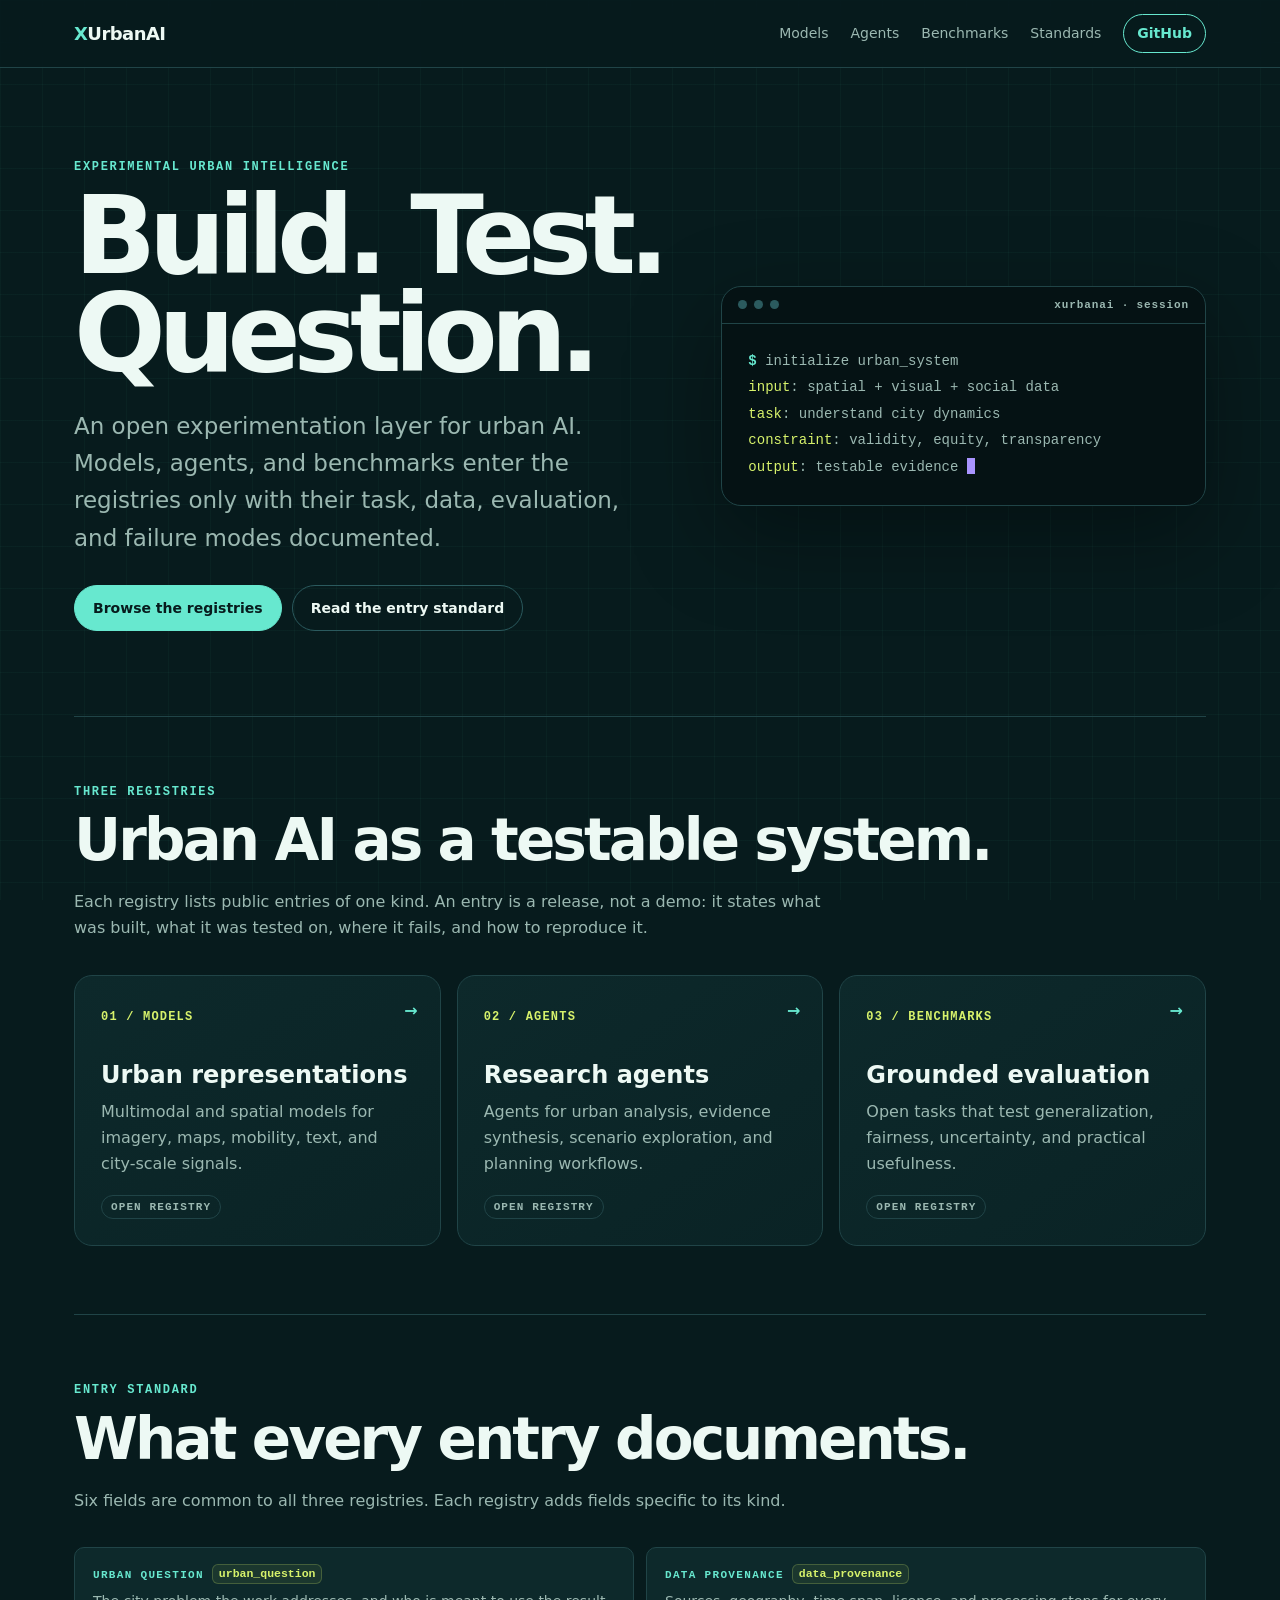
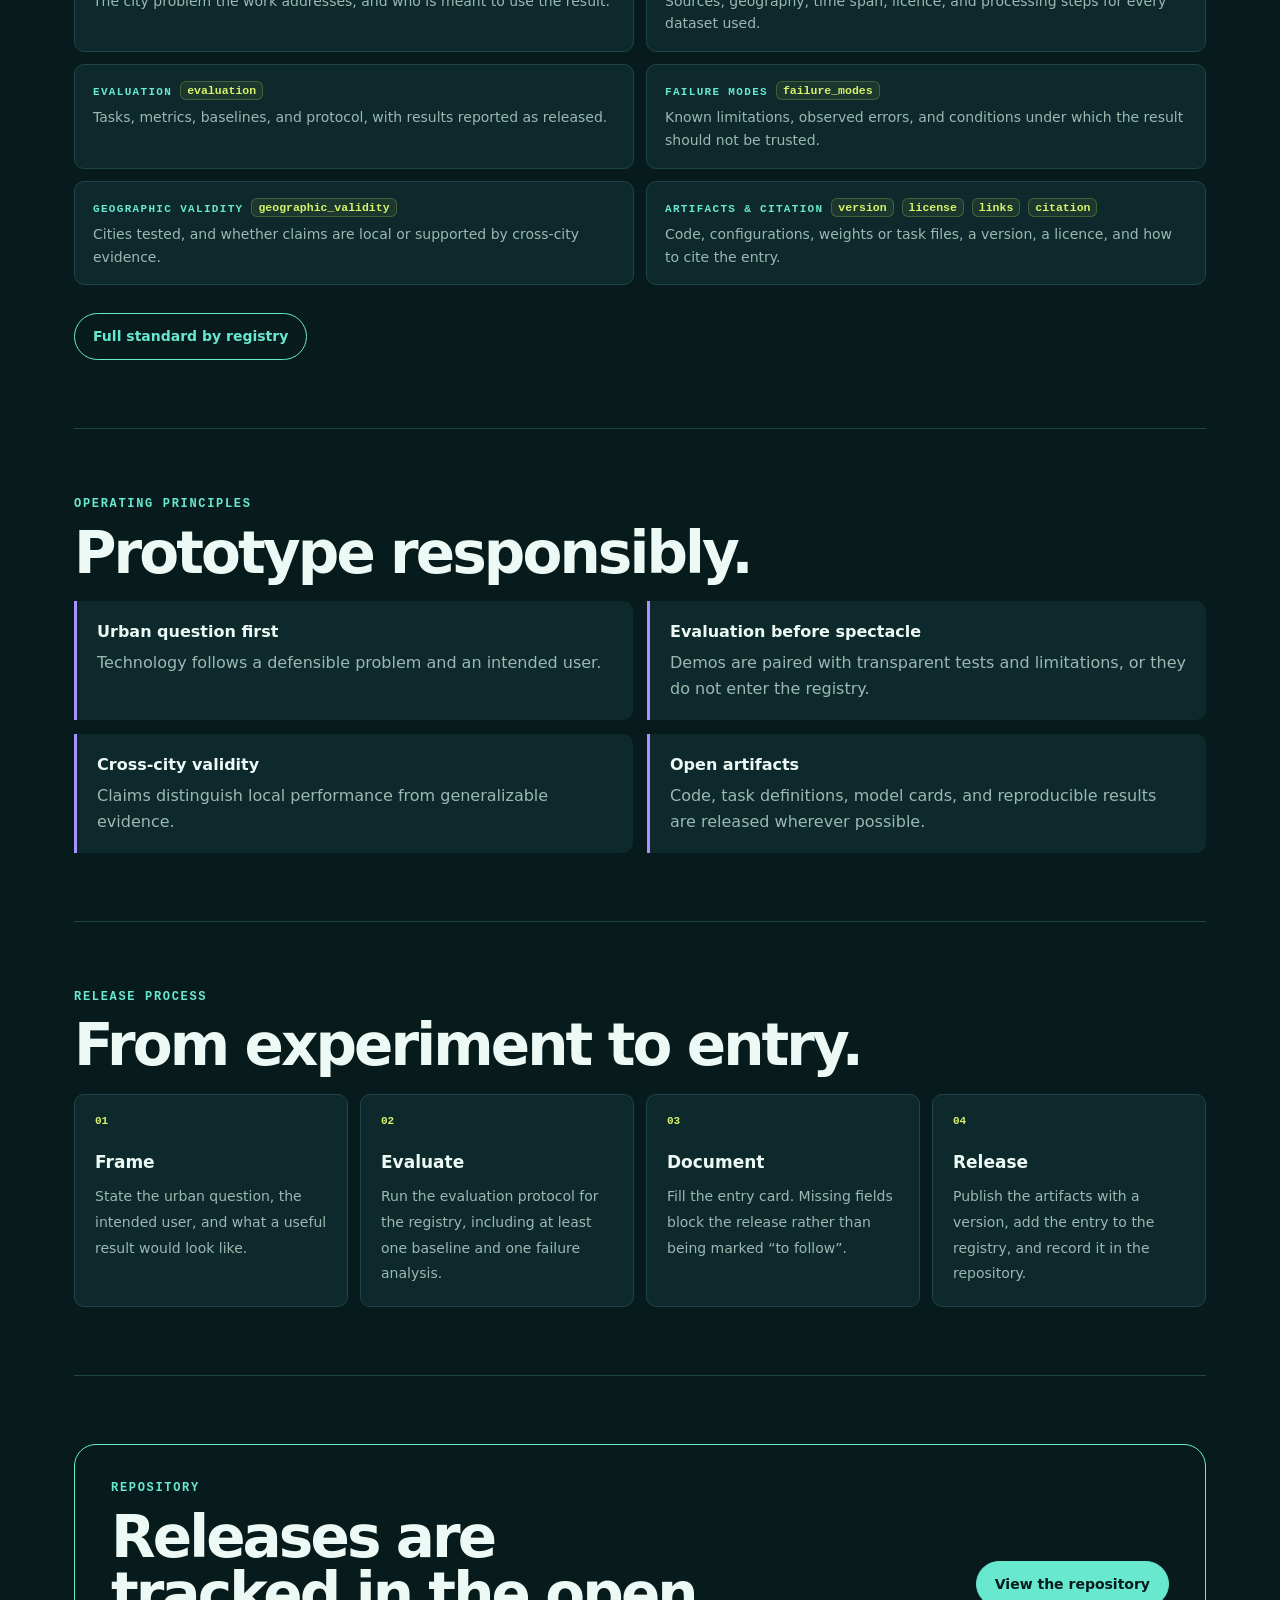
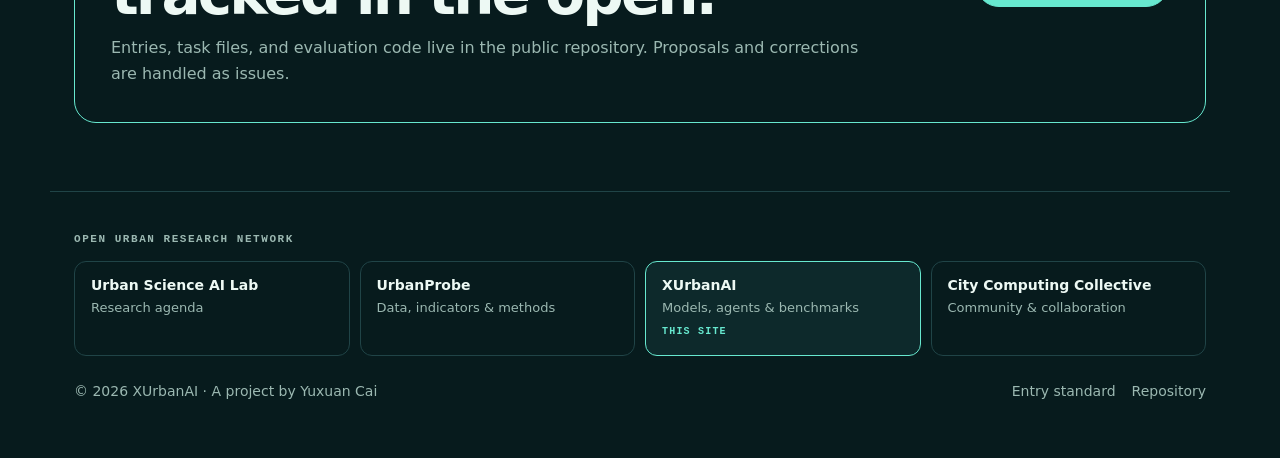
==== commit c3782125: "Make the entry standard machine-readable and add entry pages - data/schema.json is the single source" ====
--- a/index.html
+++ b/index.html
@@ -12,9 +12,28 @@
   <meta property="og:title" content="XUrbanAI — Experimental Urban Intelligence">
   <meta property="og:description" content="Registries of urban AI models, agents, and benchmarks, each documented with its task, data, evaluation, and failure modes.">
   <meta property="og:url" content="https://xurbanai.com/">
-  <meta name="twitter:card" content="summary">
+  <meta property="og:image" content="https://xurbanai.com/assets/og.png">
+  <meta property="og:image:width" content="1200">
+  <meta property="og:image:height" content="630">
+  <meta property="og:image:alt" content="XUrbanAI: Build. Test. Question. Registries of urban AI models, agents, and benchmarks.">
+  <meta name="twitter:card" content="summary_large_image">
   <link rel="icon" href="data:image/svg+xml,%3Csvg xmlns='http://www.w3.org/2000/svg' viewBox='0 0 64 64'%3E%3Crect width='64' height='64' rx='14' fill='%23071b1d'/%3E%3Ctext x='32' y='45' text-anchor='middle' font-family='system-ui,sans-serif' font-weight='900' font-size='38' fill='%2367e8cf'%3EX%3C/text%3E%3C/svg%3E">
   <link rel="stylesheet" href="assets/site.css">
+  <script type="application/ld+json">
+{
+    "@context": "https://schema.org",
+    "@type": "WebSite",
+    "name": "XUrbanAI",
+    "url": "https://xurbanai.com/",
+    "description": "An open experimentation layer for urban AI: registries of models, agents, and benchmarks, each documented with its task, data, evaluation, and failure modes.",
+    "publisher": {
+      "@type": "Person",
+      "name": "Yuxuan Cai",
+      "url": "https://yuxuancai.com"
+    },
+    "inLanguage": "en"
+  }
+  </script>
 </head>
 <body>
   <a class="skip" href="#main">Skip to content</a>
@@ -85,14 +104,16 @@
       <div class="eyebrow">Entry standard</div>
       <h2>What every entry documents.</h2>
       <p class="intro">Six fields are common to all three registries. Each registry adds fields specific to its kind.</p>
+      <!-- build:common -->
       <dl class="fields">
-        <div><dt>Urban question</dt><dd>The city problem the work addresses, and who is meant to use the result.</dd></div>
-        <div><dt>Data provenance</dt><dd>Sources, geography, time span, licence, and processing steps for every dataset used.</dd></div>
-        <div><dt>Evaluation</dt><dd>Tasks, metrics, baselines, and the protocol used, with results reported as released.</dd></div>
-        <div><dt>Failure modes</dt><dd>Known limitations, observed errors, and conditions under which the result should not be trusted.</dd></div>
-        <div><dt>Geographic validity</dt><dd>Cities tested, and whether claims are local or supported by cross-city evidence.</dd></div>
-        <div><dt>Artifacts &amp; citation</dt><dd>Code, configurations, weights or task files, a version, and how to cite the entry.</dd></div>
+        <div><dt>Urban question <code class="key">urban_question</code></dt><dd>The city problem the work addresses, and who is meant to use the result.</dd></div>
+        <div><dt>Data provenance <code class="key">data_provenance</code></dt><dd>Sources, geography, time span, licence, and processing steps for every dataset used.</dd></div>
+        <div><dt>Evaluation <code class="key">evaluation</code></dt><dd>Tasks, metrics, baselines, and protocol, with results reported as released.</dd></div>
+        <div><dt>Failure modes <code class="key">failure_modes</code></dt><dd>Known limitations, observed errors, and conditions under which the result should not be trusted.</dd></div>
+        <div><dt>Geographic validity <code class="key">geographic_validity</code></dt><dd>Cities tested, and whether claims are local or supported by cross-city evidence.</dd></div>
+        <div><dt>Artifacts &amp; citation <code class="key">version</code> <code class="key">license</code> <code class="key">links</code> <code class="key">citation</code></dt><dd>Code, configurations, weights or task files, a version, a licence, and how to cite the entry.</dd></div>
       </dl>
+      <!-- /build:common -->
       <div class="actions"><a class="button" href="standards.html">Full standard by registry</a></div>
     </section>
 
@@ -131,12 +152,16 @@
   </main>
 
   <footer>
-    <span>© 2026 XUrbanAI · A project by <a href="https://yuxuancai.com">Yuxuan Cai</a></span>
-    <div class="links">
-      <a href="https://urbanscience.ai">Urban Science AI Lab</a>
-      <a href="https://urbanprobe.com">UrbanProbe</a>
-      <a href="https://citycomputingcollective.com">City Computing Collective</a>
-      <a href="https://github.com/Hamsterradcc/xurbanai.com">GitHub</a>
+    <p class="network-title" id="network-title">Open urban research network</p>
+    <ul class="network" aria-labelledby="network-title">
+        <li><a href="https://urbanscience.ai"><strong>Urban Science AI Lab</strong><span>Research agenda</span></a></li>
+        <li><a href="https://urbanprobe.com"><strong>UrbanProbe</strong><span>Data, indicators &amp; methods</span></a></li>
+        <li><div class="here"><strong>XUrbanAI</strong><span>Models, agents &amp; benchmarks</span><small>This site</small></div></li>
+        <li><a href="https://citycomputingcollective.com"><strong>City Computing Collective</strong><span>Community &amp; collaboration</span></a></li>
+    </ul>
+    <div class="footer-base">
+      <span>&copy; 2026 XUrbanAI &middot; A project by <a href="https://yuxuancai.com">Yuxuan Cai</a></span>
+      <div class="links"><a href="standards.html">Entry standard</a><a href="https://github.com/Hamsterradcc/xurbanai.com">Repository</a></div>
     </div>
   </footer>
   <script src="assets/site.js"></script>
--- a/assets/site.css
+++ b/assets/site.css
@@ -124,11 +124,41 @@
 .callout h2{margin:0}
 .callout .intro{margin:12px 0 0}
 
-/* footer */
-footer{position:relative;z-index:1;max-width:var(--max);margin:auto;padding:34px var(--pad) 54px;display:flex;justify-content:space-between;gap:20px;color:var(--muted);font-size:14px;border-top:1px solid var(--line)}
+/* entry page */
+[hidden]{display:none!important}
+.banner{margin:24px 0 0;padding:12px 16px;border:1px dashed var(--acid);border-radius:var(--radius-s);font:700 12px/1.5 var(--mono);letter-spacing:.06em;color:var(--acid)}
+.page-hero .eyebrow a{text-decoration:none}
+.page-hero .eyebrow a:hover{text-decoration:underline}
+.entry-tags{display:flex;gap:6px;flex-wrap:wrap;margin-top:16px}
+.entry-tags:empty,.actions:empty{display:none}
+.meta{display:grid;grid-template-columns:auto 1fr;gap:8px 16px;margin:14px 0 0;font-size:14px}
+.meta dt{font:700 11px/1.7 var(--mono);letter-spacing:.1em;text-transform:uppercase;color:var(--muted)}
+.meta dd{margin:0;color:var(--text);overflow-wrap:anywhere}
+.notice{margin-top:24px;padding:16px 20px;border-left:3px solid var(--violet);background:var(--panel);border-radius:0 var(--radius-s) var(--radius-s) 0;color:var(--muted)}
+.notice a,.rule-body a{color:var(--cyan);overflow-wrap:anywhere}
+.rule-body p{margin:0 0 8px;color:var(--muted);font-size:15px}
+.rule-body p:last-child{margin-bottom:0}
+.rule-body .missing{font-style:italic;opacity:.75}
+.cite{margin:0;padding:18px 20px;background:var(--bg-2);border:1px solid var(--line);border-radius:var(--radius-s);font:13px/1.7 var(--mono);color:var(--text);white-space:pre-wrap;overflow-wrap:anywhere}
+button.button{font-family:inherit;cursor:pointer;background:transparent}
+code.key{display:inline-block;font:600 11.5px/1.5 var(--mono);letter-spacing:0;text-transform:none;color:var(--acid);background:rgba(215,242,107,.07);border:1px solid rgba(215,242,107,.22);padding:0 6px;border-radius:6px;vertical-align:1px;white-space:nowrap}
+
+/* footer: the sibling-site network, then the base line */
+footer{position:relative;z-index:1;max-width:var(--max);margin:auto;padding:40px var(--pad) 54px;color:var(--muted);font-size:14px;border-top:1px solid var(--line)}
 footer a{text-decoration:none}
 footer a:hover{color:var(--text)}
+.network-title{font:800 11px/1.3 var(--mono);letter-spacing:.14em;text-transform:uppercase;margin:0 0 14px}
+.network{list-style:none;margin:0;padding:0;display:grid;grid-template-columns:repeat(4,1fr);gap:10px}
+.network a,.network .here{display:block;height:100%;padding:14px 16px;border:1px solid var(--line);border-radius:12px;transition:.18s ease}
+.network a:hover{border-color:var(--line-2);background:var(--panel);color:inherit}
+.network strong{display:block;color:var(--text);font-size:14px;line-height:1.3}
+.network span{display:block;font-size:13px;margin-top:3px}
+.network .here{border-color:var(--cyan);background:var(--panel)}
+.network .here small{display:inline-block;margin-top:8px;font:700 10px/1 var(--mono);letter-spacing:.12em;text-transform:uppercase;color:var(--cyan)}
+.footer-base{display:flex;justify-content:space-between;gap:12px 20px;flex-wrap:wrap;margin-top:24px}
 .links{display:flex;gap:16px;flex-wrap:wrap}
+@media(max-width:900px){.network{grid-template-columns:repeat(2,1fr)}}
+@media(max-width:520px){.network{grid-template-columns:1fr}}
 
 /* responsive */
 @media(max-width:900px){
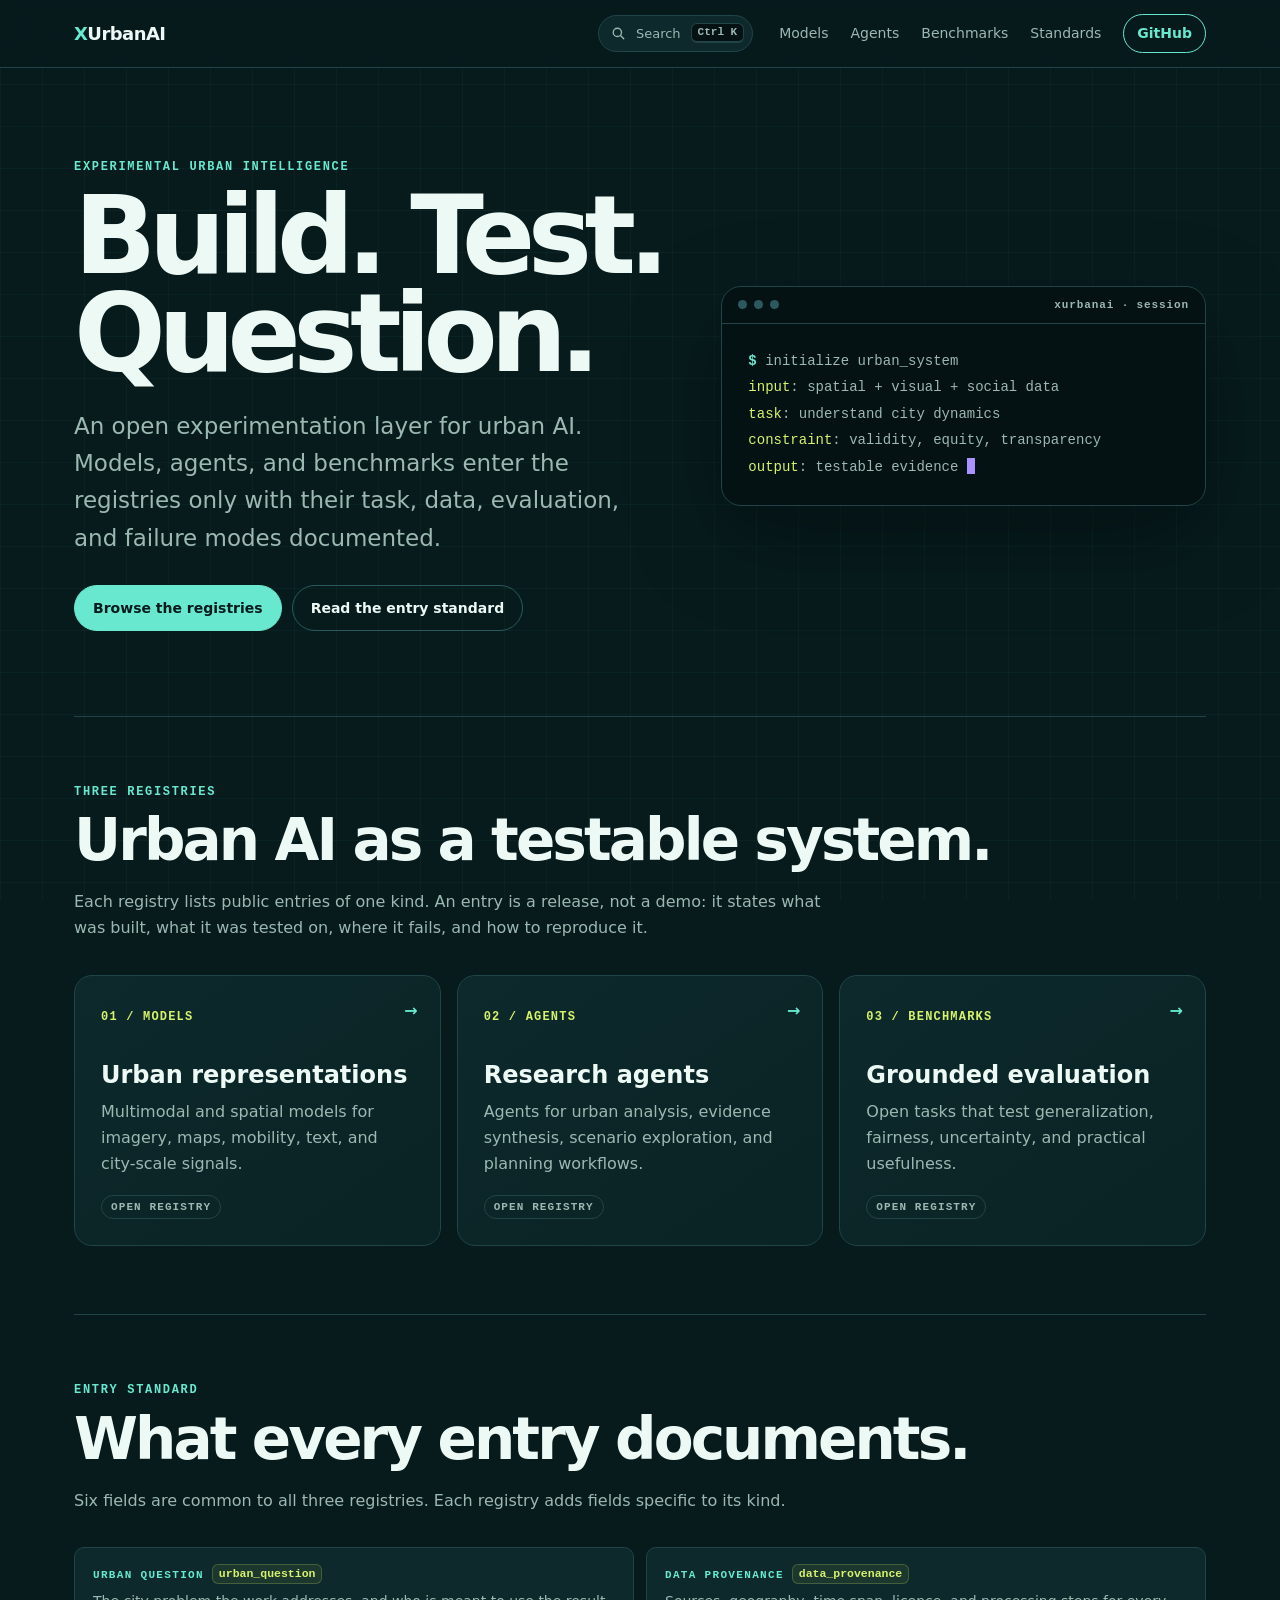
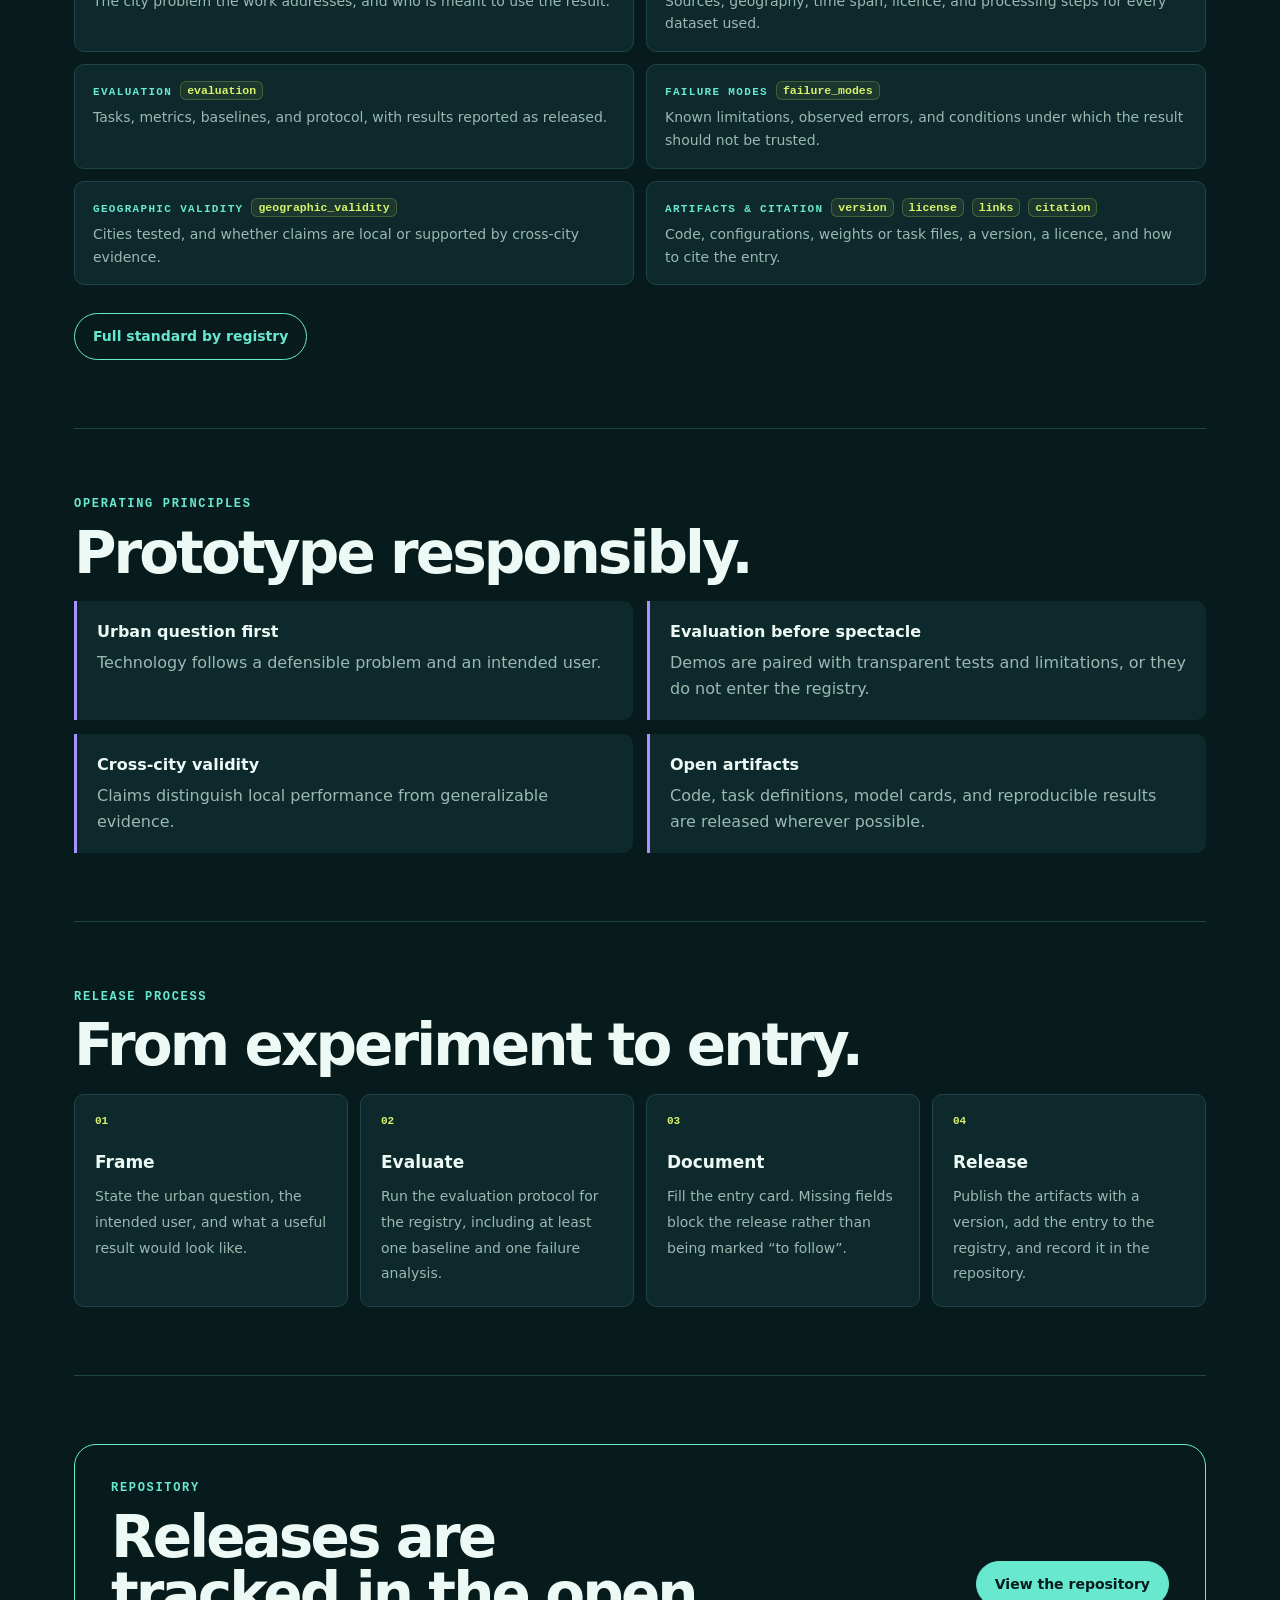
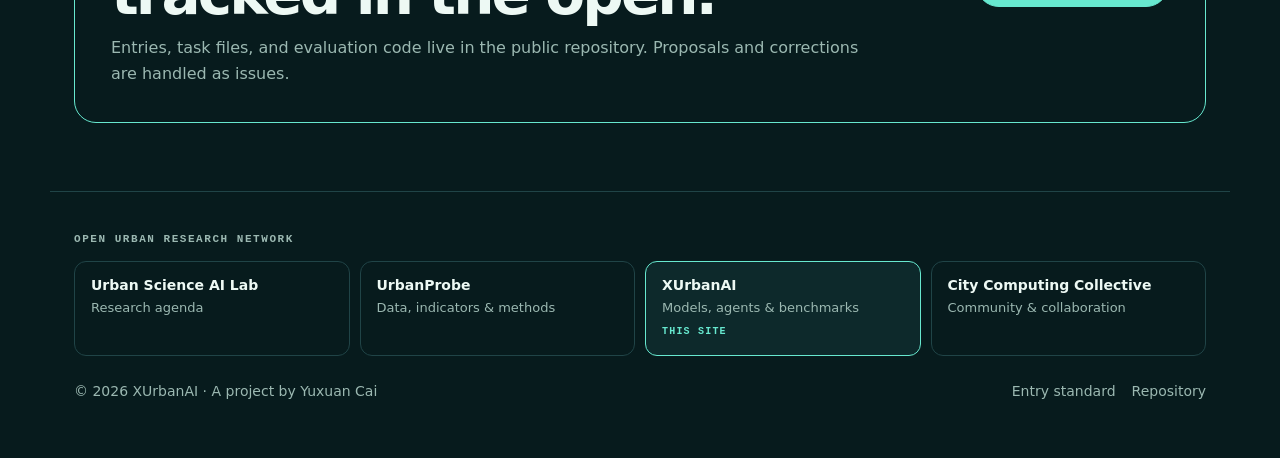
==== commit 3e517cb7: "Hub-style browsing, leaderboards, and linked entries Benchmarks against Hugging Face Hub and Papers " ====
--- a/index.html
+++ b/index.html
@@ -18,6 +18,7 @@
   <meta property="og:image:alt" content="XUrbanAI: Build. Test. Question. Registries of urban AI models, agents, and benchmarks.">
   <meta name="twitter:card" content="summary_large_image">
   <link rel="icon" href="data:image/svg+xml,%3Csvg xmlns='http://www.w3.org/2000/svg' viewBox='0 0 64 64'%3E%3Crect width='64' height='64' rx='14' fill='%23071b1d'/%3E%3Ctext x='32' y='45' text-anchor='middle' font-family='system-ui,sans-serif' font-weight='900' font-size='38' fill='%2367e8cf'%3EX%3C/text%3E%3C/svg%3E">
+  <link rel="alternate" type="application/rss+xml" title="XUrbanAI releases" href="feeds/releases.xml">
   <link rel="stylesheet" href="assets/site.css">
   <script type="application/ld+json">
 {
@@ -40,6 +41,7 @@
   <header>
     <div class="nav">
       <a class="brand" href="index.html" aria-current="page"><span>X</span>UrbanAI</a>
+      <button class="nav-search" type="button" data-palette hidden aria-label="Search"><svg viewBox="0 0 20 20" aria-hidden="true"><circle cx="8.5" cy="8.5" r="5.5"/><path d="m13 13 4 4"/></svg><span>Search</span><kbd>Ctrl K</kbd></button>
       <button class="nav-toggle" type="button" aria-label="Menu" aria-expanded="false" aria-controls="site-nav"><span></span><span></span><span></span></button>
       <nav id="site-nav" aria-label="Primary">
         <a href="models.html">Models</a>
@@ -98,6 +100,11 @@
           <span class="count" data-count="benchmarks">Open registry</span>
         </a>
       </div>
+    </section>
+
+    <section id="latest" data-latest hidden>
+      <div class="section-head"><div><div class="eyebrow">Latest releases</div><h2>New and updated.</h2></div><a class="more-link" href="feeds/releases.xml">Subscribe (RSS)</a></div>
+      <div class="registry" data-slot="list"></div>
     </section>
 
     <section id="standard">
@@ -165,5 +172,6 @@
     </div>
   </footer>
   <script src="assets/site.js"></script>
+  <script src="assets/palette.js"></script>
 </body>
 </html>
--- a/assets/site.css
+++ b/assets/site.css
@@ -143,6 +143,183 @@
 button.button{font-family:inherit;cursor:pointer;background:transparent}
 code.key{display:inline-block;font:600 11.5px/1.5 var(--mono);letter-spacing:0;text-transform:none;color:var(--acid);background:rgba(215,242,107,.07);border:1px solid rgba(215,242,107,.22);padding:0 6px;border-radius:6px;vertical-align:1px;white-space:nowrap}
 
+/* ---------------------------------------------------------------- platform: browsing, entry sections, palette */
+.visually-hidden{position:absolute!important;width:1px;height:1px;margin:-1px;overflow:hidden;clip:rect(0 0 0 0);white-space:nowrap;border:0}
+.link-btn{background:none;border:0;padding:0;font:inherit;font-size:13px;font-weight:750;color:var(--cyan);cursor:pointer}
+.link-btn:hover{text-decoration:underline}
+
+/* header search */
+.nav-search{display:inline-flex;align-items:center;gap:10px;margin-left:auto;margin-right:6px;font:inherit;font-size:13px;color:var(--muted);background:var(--panel);border:1px solid var(--line);border-radius:999px;padding:7px 8px 7px 12px;cursor:pointer}
+.nav-search:hover{border-color:var(--cyan);color:var(--text)}
+.nav-search svg{width:15px;height:15px;fill:none;stroke:currentColor;stroke-width:1.8;stroke-linecap:round}
+.nav-search kbd,.reg-search kbd,.palette kbd{font:600 11px/1 var(--mono);border:1px solid var(--line);border-bottom-width:2px;border-radius:6px;padding:3px 6px;background:var(--bg-2);color:var(--muted)}
+.nav nav{margin-left:0}
+
+/* facts and tags */
+.facts{display:flex;flex-wrap:wrap;gap:6px;margin-top:16px}
+.facts.compact{margin-top:10px}
+.fact{display:inline-flex;gap:6px;align-items:baseline;font-size:12.5px;color:var(--text);background:var(--panel);border:1px solid var(--line);border-radius:999px;padding:4px 10px;text-decoration:none}
+.fact b{font:700 10px/1 var(--mono);letter-spacing:.1em;text-transform:uppercase;color:var(--muted)}
+a.fact:hover{border-color:var(--cyan)}
+.tag.theme{text-decoration:none;border-color:rgba(215,242,107,.35);color:var(--text)}
+.tag.theme:hover{border-color:var(--cyan)}
+.entry-kind{display:block;font:700 10px/1 var(--mono);letter-spacing:.12em;text-transform:uppercase;color:var(--cyan);margin-bottom:6px}
+
+/* registry browser */
+.reg-browser{display:grid;grid-template-columns:240px minmax(0,1fr);gap:28px;align-items:start;margin-bottom:22px}
+.reg-browser.no-facets{grid-template-columns:minmax(0,1fr)}
+.facets{position:sticky;top:84px;border:1px solid var(--line);border-radius:var(--radius-s);background:var(--panel);padding:6px 14px 12px}
+.facets summary{cursor:pointer;font-weight:750;font-size:14px;padding:8px 0;list-style:none}
+.facets summary::-webkit-details-marker{display:none}
+.facet{border:0;margin:0;padding:10px 0;border-top:1px solid var(--line)}
+.facet legend{font:700 10.5px/1 var(--mono);letter-spacing:.12em;text-transform:uppercase;color:var(--muted);padding:0;margin-bottom:8px}
+.facet-opt{display:flex;align-items:center;gap:8px;padding:4px 0;font-size:13.5px;color:var(--text);cursor:pointer}
+.facet-opt input{accent-color:var(--cyan);width:15px;height:15px;margin:0}
+.facet-opt span{flex:1;min-width:0}
+.facet-opt small{font:600 11px/1 var(--mono);color:var(--muted)}
+.facet-opt.zero{opacity:.45}
+.reg-controls{display:flex;gap:10px;flex-wrap:wrap;margin-bottom:6px}
+.reg-search{position:relative;flex:1 1 280px;display:flex;align-items:center}
+.reg-search svg{position:absolute;left:14px;width:16px;height:16px;fill:none;stroke:var(--muted);stroke-width:1.8;stroke-linecap:round}
+.reg-search input{width:100%;background:var(--panel);border:1px solid var(--line);border-radius:999px;padding:11px 44px 11px 40px;color:var(--text);font:inherit;font-size:14px}
+.reg-search input:focus{outline:none;border-color:var(--cyan);box-shadow:0 0 0 3px rgba(103,232,207,.18)}
+.reg-search kbd{position:absolute;right:12px;pointer-events:none}
+.reg-search input:focus+kbd,.reg-search input:not(:placeholder-shown)+kbd{opacity:0}
+.reg-sort{display:flex;align-items:center;gap:8px;font-size:12px;font-weight:700;color:var(--muted);background:var(--panel);border:1px solid var(--line);border-radius:999px;padding:0 10px 0 14px}
+.reg-sort select{border:0;background:transparent;color:var(--text);font:inherit;font-size:14px;font-weight:500;padding:10px 4px;cursor:pointer}
+.reg-sort select option{color:#111}
+.reg-meta{display:flex;align-items:center;gap:14px;min-height:30px;margin-bottom:6px}
+.reg-count{margin:0;font-size:13px;font-weight:650;color:var(--muted)}
+.no-match{border:1px dashed var(--line-2);border-radius:var(--radius);padding:28px;text-align:center}
+.no-match p{color:var(--muted);margin:6px 0 14px}
+
+/* entry page: in-page navigation and sections */
+.entry-toc{position:sticky;top:64px;z-index:6;display:flex;gap:4px;overflow-x:auto;scrollbar-width:none;background:var(--bg);border-bottom:1px solid var(--line);margin:24px 0 0;padding:8px 0}
+.entry-toc::-webkit-scrollbar{display:none}
+.entry-toc a{flex:0 0 auto;font-size:13.5px;font-weight:650;color:var(--muted);text-decoration:none;padding:7px 12px;border-radius:999px}
+.entry-toc a:hover{color:var(--text);background:var(--panel)}
+.entry-toc a[aria-current]{color:var(--text);background:var(--panel);box-shadow:inset 0 0 0 1px var(--line-2)}
+.entry-section{padding:52px 0 8px;border-top:0;scroll-margin-top:120px}
+.entry-section h2{font-size:clamp(24px,2.6vw,32px);letter-spacing:-.03em;margin:0 0 18px}
+.table-wrap{overflow-x:auto;border:1px solid var(--line);border-radius:var(--radius-s);background:var(--panel)}
+.table-wrap table{width:100%;border-collapse:collapse;font-size:14px}
+.table-wrap th,.table-wrap td{padding:10px 14px;text-align:left;border-bottom:1px solid var(--line);vertical-align:top}
+.table-wrap tbody tr:last-child td{border-bottom:0}
+.table-wrap th{font-size:12px;font-weight:750;color:var(--muted);background:var(--bg-2);white-space:nowrap}
+.table-wrap td.num,.table-wrap th:has(button){text-align:right}
+.table-wrap code{font:600 12.5px var(--mono);color:var(--text)}
+.table-wrap small{display:block;font-size:12px;color:var(--muted);margin-top:2px}
+
+/* leaderboard */
+.board-tools{display:flex;justify-content:space-between;align-items:center;gap:16px;flex-wrap:wrap;margin-bottom:12px}
+.board-tools p{margin:0;font-size:13.5px;color:var(--muted);max-width:640px}
+.check{display:inline-flex;align-items:center;gap:8px;font-size:13.5px;font-weight:650;color:var(--text);cursor:pointer}
+.check input{accent-color:var(--cyan)}
+table.board th button{font:inherit;font-weight:750;color:inherit;background:none;border:0;padding:0;cursor:pointer;white-space:nowrap}
+table.board th[aria-sort="ascending"],table.board th[aria-sort="descending"]{color:var(--text);box-shadow:inset 0 -2px 0 var(--cyan)}
+table.board td.rank{font:700 13px var(--mono);color:var(--muted);width:36px}
+table.board tr.is-top td.rank{color:var(--acid)}
+table.board td.sys a{color:var(--text);font-weight:700;text-decoration:none}
+table.board td.sys a:hover{text-decoration:underline}
+table.board tr.is-baseline td{color:var(--muted);background:var(--bg-2)}
+table.board td.num{position:relative;font-variant-numeric:tabular-nums;white-space:nowrap}
+table.board td.num i{position:absolute;right:14px;bottom:5px;height:3px;max-width:calc(100% - 28px);background:rgba(103,232,207,.16);border-radius:3px;pointer-events:none}
+table.board td.num span{position:relative}
+table.board td.best span{font-weight:800;color:var(--acid)}
+table.board td.sys{min-width:200px}
+table.preview th.num{text-align:right}
+table.preview th.num .colstat{justify-items:end}
+table.preview th.num .hist{margin-left:auto}
+table.board td.date{white-space:nowrap;color:var(--muted);font-size:13px}
+.pill{display:inline-block;font:700 10px/1 var(--mono);letter-spacing:.06em;text-transform:uppercase;border:1px solid var(--line-2);border-radius:999px;padding:3px 6px;margin-left:4px;color:var(--muted);vertical-align:1px}
+.pill.ok{color:var(--acid);border-color:var(--acid)}
+.pill.warn{color:#ffb38a;border-color:#ffb38a}
+.score-pill{display:inline-block;font-size:12.5px;color:var(--muted);margin:0 10px 2px 0;white-space:nowrap}
+.score-pill b{color:var(--text);font-variant-numeric:tabular-nums}
+
+/* data preview, dictionary, files */
+.preview-note{font-size:13.5px;color:var(--muted);margin:0 0 10px}
+.preview-note a{color:var(--cyan)}
+table.preview th{vertical-align:bottom;min-width:120px}
+.colstat{display:grid;gap:2px;margin-top:6px;font-weight:500;font-size:11.5px;color:var(--muted)}
+.colstat .miss{color:#ffb38a}
+.hist{width:60px;height:18px;display:block;margin-bottom:2px}
+.hist rect{fill:var(--cyan)}
+table.preview td{font-variant-numeric:tabular-nums;white-space:nowrap}
+.null{font:italic 12px var(--mono);color:var(--muted);opacity:.7}
+.files{list-style:none;margin:0;padding:0;display:grid;gap:8px}
+.files li{display:flex;align-items:center;gap:12px;background:var(--panel);border:1px solid var(--line);border-radius:var(--radius-s);padding:12px 16px}
+.files a{color:var(--text);font-weight:700;text-decoration:none;flex:1}
+.files a:hover{text-decoration:underline}
+.files small{font:600 12px var(--mono);color:var(--muted)}
+.format{font:800 10.5px/1 var(--mono);letter-spacing:.08em;color:var(--bg);background:var(--cyan);border-radius:6px;padding:5px 7px}
+
+/* usage and citation */
+.code-block{position:relative;border:1px solid var(--line);border-radius:var(--radius-s);background:var(--bg-2)}
+.code-block pre{margin:0;padding:18px 20px;overflow-x:auto;font:13px/1.7 var(--mono);color:var(--text);white-space:pre}
+.code-block pre.cite{white-space:pre-wrap;overflow-wrap:anywhere;background:transparent;border:0;border-radius:0}
+.copy-btn{position:absolute;top:10px;right:10px;font:600 12px var(--mono);color:var(--text);background:var(--panel);border:1px solid var(--line-2);border-radius:8px;padding:5px 9px;cursor:pointer}
+.copy-btn:hover{border-color:var(--cyan)}
+.cite-tabs{display:flex;gap:4px;margin-bottom:10px}
+.cite-tabs button{font:inherit;font-size:13px;font-weight:700;color:var(--muted);background:none;border:1px solid transparent;border-radius:999px;padding:6px 12px;cursor:pointer}
+.cite-tabs button[aria-selected="true"]{color:var(--text);border-color:var(--line-2);background:var(--panel)}
+
+/* related and versions */
+.related{display:grid;gap:22px}
+.related-group h3{font:700 11px/1 var(--mono);letter-spacing:.12em;text-transform:uppercase;color:var(--muted);margin:0 0 10px}
+.related-group{display:grid;grid-template-columns:repeat(auto-fill,minmax(260px,1fr));gap:10px}
+.related-group h3{grid-column:1/-1}
+.related-card{display:grid;gap:4px;padding:14px 16px;border:1px solid var(--line);border-radius:var(--radius-s);background:var(--panel);text-decoration:none;color:var(--text);transition:.15s}
+.related-card:hover{border-color:var(--cyan)}
+.related-card span{font:700 10px/1 var(--mono);letter-spacing:.1em;text-transform:uppercase;color:var(--cyan)}
+.related-card small{font-size:13px;color:var(--muted)}
+.timeline{list-style:none;margin:0;padding:0 0 0 18px;border-left:2px solid var(--line)}
+.timeline li{position:relative;padding:0 0 18px 16px}
+.timeline li:before{content:"";position:absolute;left:-25px;top:4px;width:12px;height:12px;border-radius:50%;background:var(--bg);border:2px solid var(--line-2)}
+.timeline li.current:before{border-color:var(--cyan);background:var(--cyan)}
+.timeline .v{font:700 13px var(--mono);color:var(--text)}
+.timeline time{margin-left:10px;font-size:13px;color:var(--muted)}
+.timeline p{margin:4px 0 0;color:var(--muted);font-size:14.5px}
+
+.section-head{display:flex;justify-content:space-between;align-items:end;gap:16px;flex-wrap:wrap;margin-bottom:18px}
+.section-head h2{margin:0}
+.more-link{font-size:13px;font-weight:750;color:var(--cyan);text-decoration:none}
+
+/* command palette */
+dialog.palette{width:min(640px,calc(100vw - 24px));max-height:min(540px,calc(100vh - 120px));margin:12vh auto auto;padding:0;border:1px solid var(--line-2);border-radius:16px;background:var(--panel-2);color:var(--text);box-shadow:0 30px 90px rgba(0,0,0,.35);overflow:hidden}
+dialog.palette[open]{display:flex;flex-direction:column}
+dialog.palette::backdrop{background:rgba(0,0,0,.4);backdrop-filter:blur(2px)}
+.palette-box{display:flex;align-items:center;gap:10px;padding:14px 16px;border-bottom:1px solid var(--line)}
+.palette-icon{width:18px;height:18px;fill:none;stroke:var(--muted);stroke-width:1.8;stroke-linecap:round;flex:0 0 auto}
+.palette-box input{flex:1;min-width:0;border:0;background:transparent;font:inherit;font-size:17px;color:var(--text);outline:none}
+.palette-list{overflow:auto;padding:6px 8px 10px;min-height:0;flex:1}
+.palette-label{margin:10px 8px 4px;font:700 10.5px/1 var(--mono);letter-spacing:.12em;text-transform:uppercase;color:var(--muted)}
+.palette-item{display:flex;align-items:center;gap:12px;padding:9px 10px;border-radius:10px;cursor:pointer}
+.palette-item svg{width:18px;height:18px;flex:0 0 auto;fill:none;stroke:var(--muted);stroke-width:1.5;stroke-linecap:round;stroke-linejoin:round}
+.palette-text{display:grid;min-width:0}
+.palette-text strong{font-size:14px;font-weight:650;white-space:nowrap;overflow:hidden;text-overflow:ellipsis}
+.palette-text small{font-size:12px;color:var(--muted);white-space:nowrap;overflow:hidden;text-overflow:ellipsis}
+.palette-ext{margin-left:auto;color:var(--muted)}
+.palette-item[aria-selected="true"]{background:var(--cyan);color:var(--bg)}
+.palette-item[aria-selected="true"] svg{stroke:var(--bg)}
+.palette-item[aria-selected="true"] small,.palette-item[aria-selected="true"] .palette-ext{color:rgba(7,27,29,.75)}
+.palette-empty{padding:18px 10px}
+.palette-empty p{margin:4px 0 0;color:var(--muted);font-size:14px}
+.palette-foot{display:flex;gap:16px;padding:10px 16px;border-top:1px solid var(--line);font-size:12px;color:var(--muted)}
+.palette-foot kbd{margin-right:3px}
+
+@media(max-width:900px){
+  .reg-browser{grid-template-columns:minmax(0,1fr)}
+  .facets{position:static}
+}
+@media(max-width:720px){
+  .nav-search{padding:8px;margin-right:4px}
+  .nav-search span,.nav-search kbd{display:none}
+  .entry-toc{top:60px}
+  dialog.palette{margin-top:8px;max-height:calc(100dvh - 16px)}
+  .palette-foot{display:none}
+}
+
 /* footer: the sibling-site network, then the base line */
 footer{position:relative;z-index:1;max-width:var(--max);margin:auto;padding:40px var(--pad) 54px;color:var(--muted);font-size:14px;border-top:1px solid var(--line)}
 footer a{text-decoration:none}
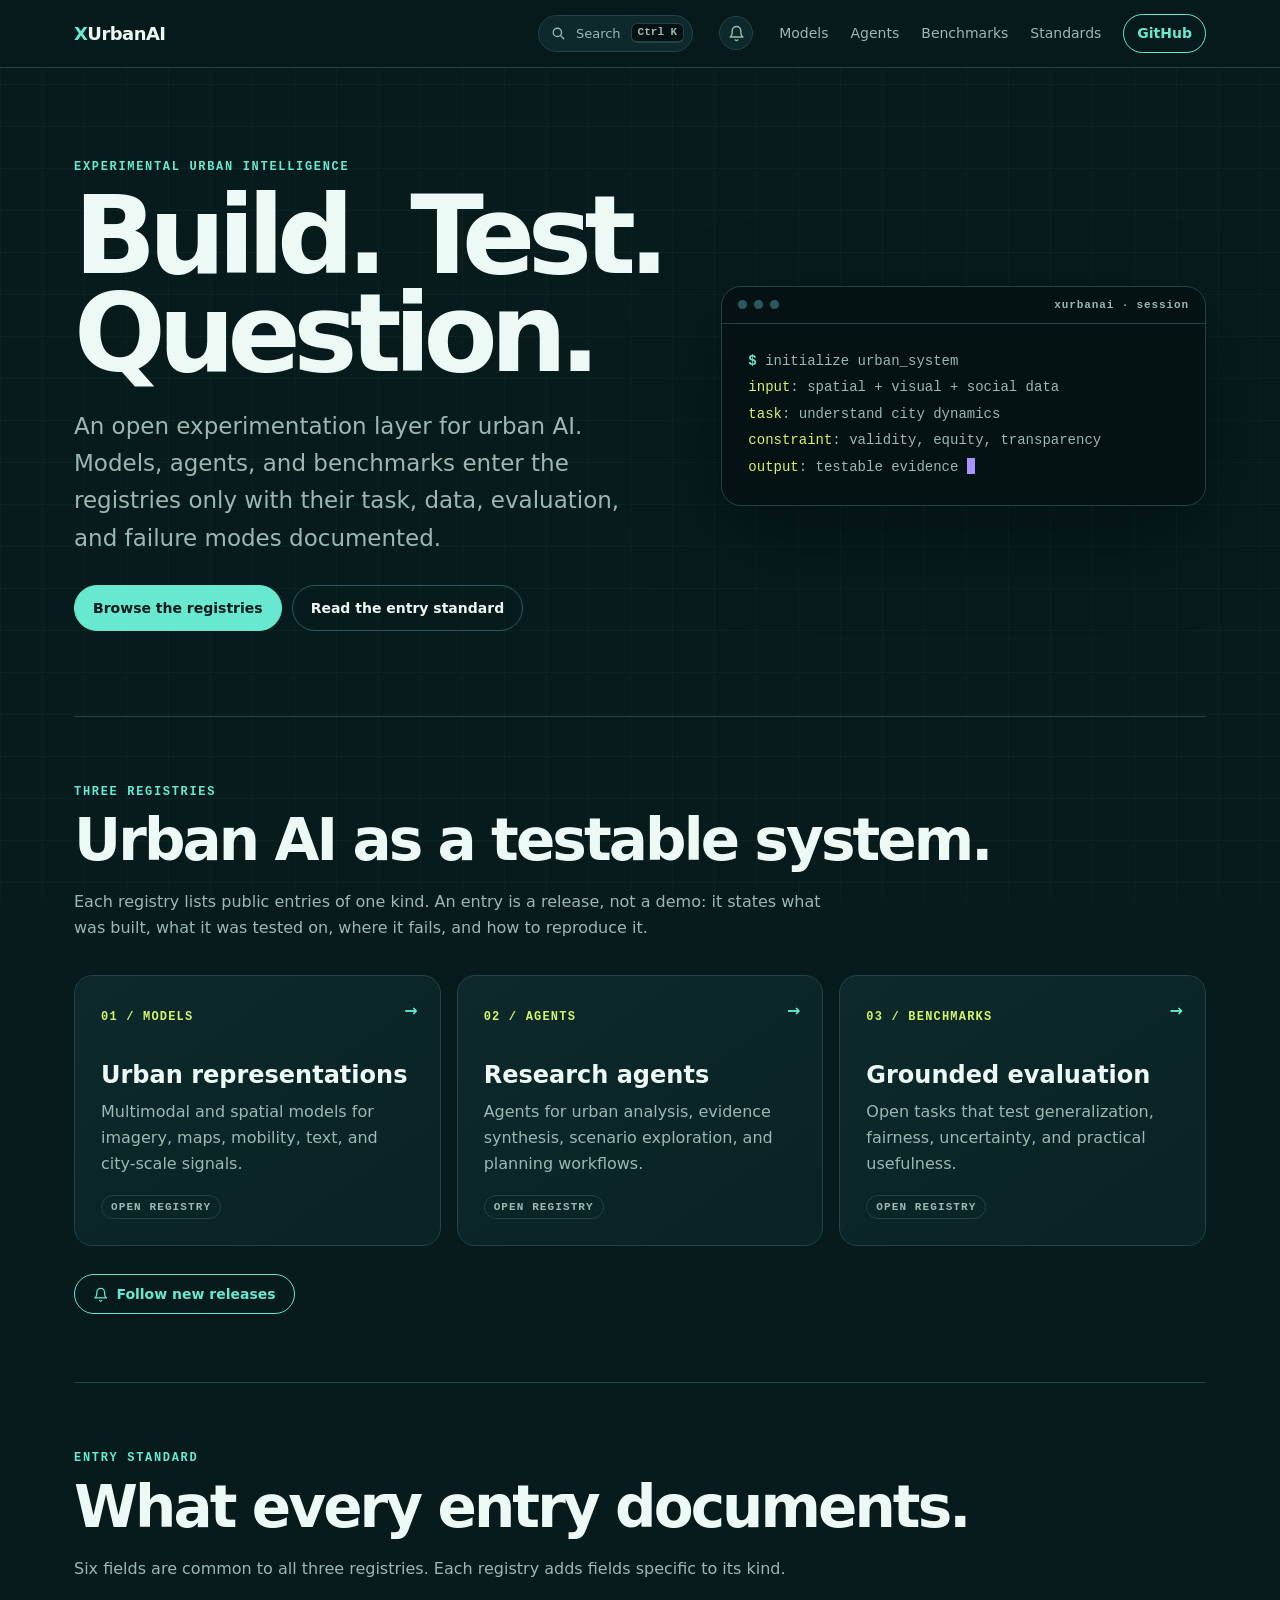
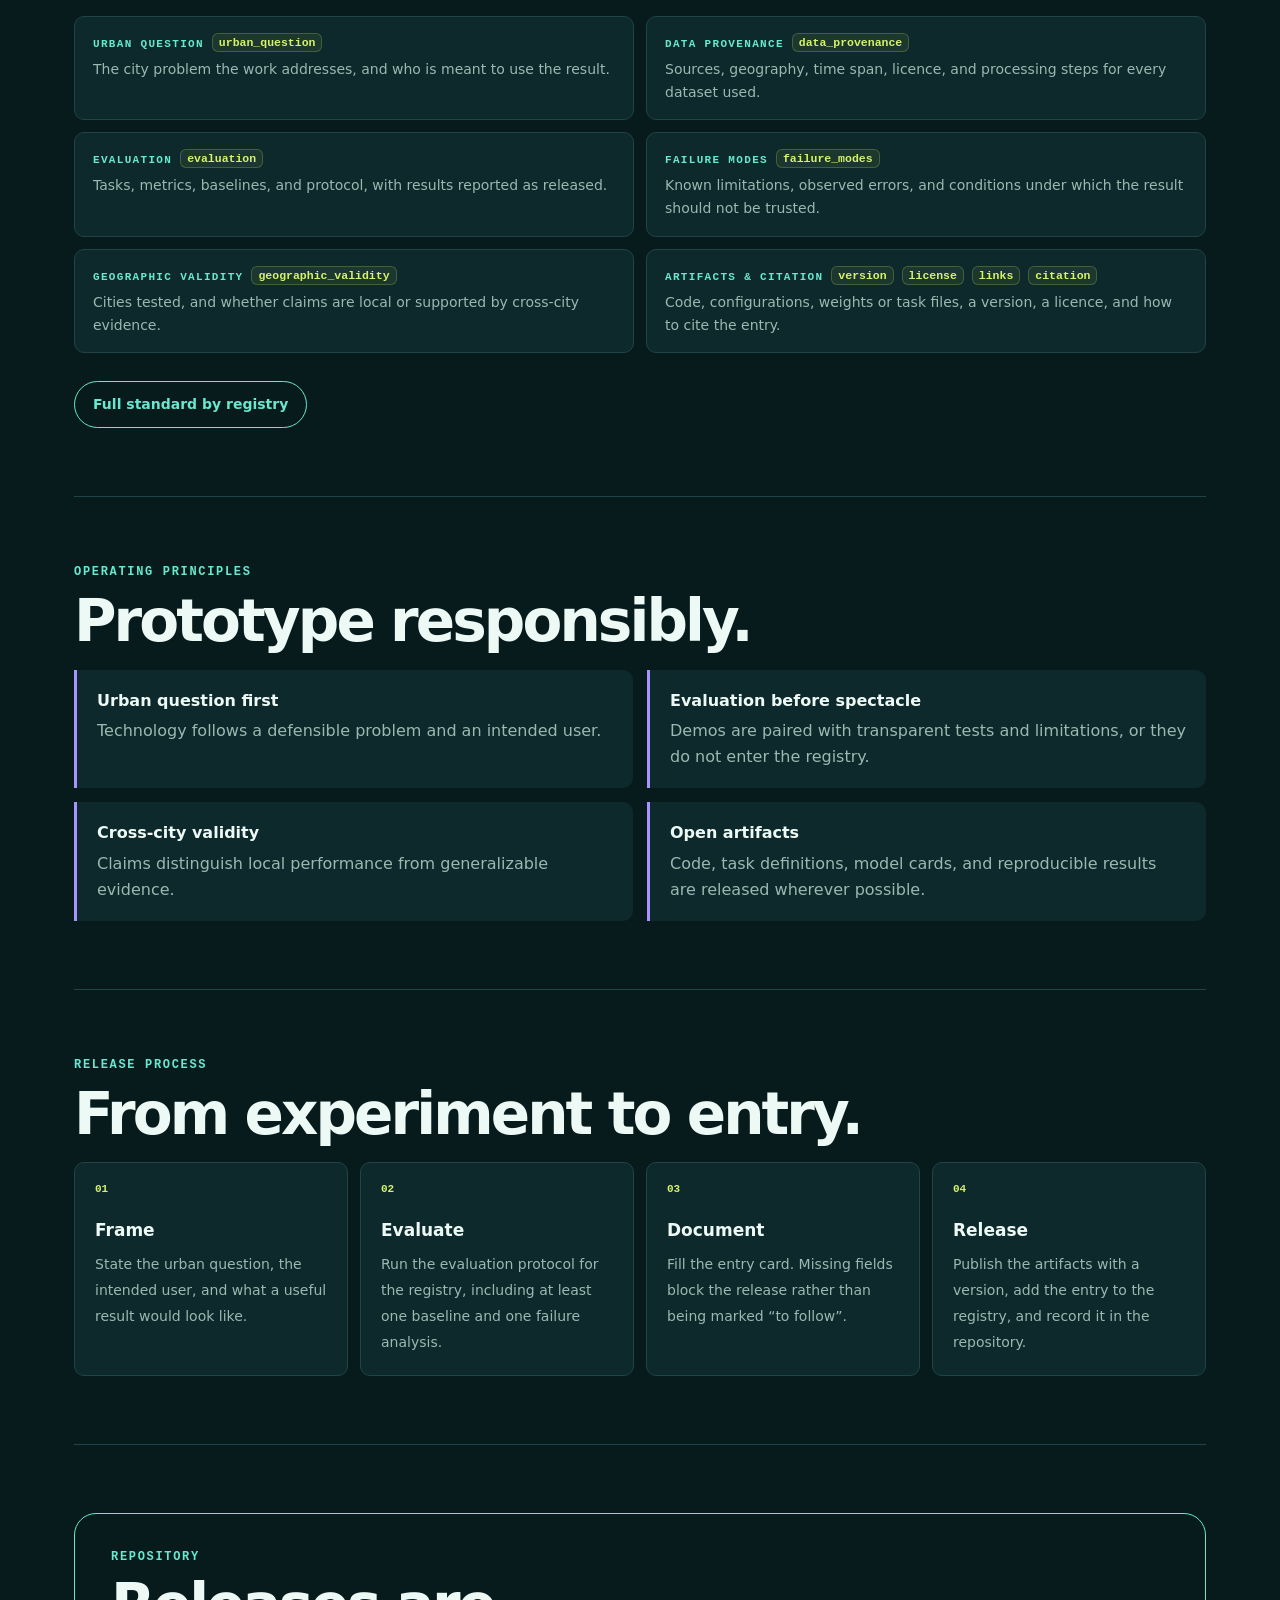
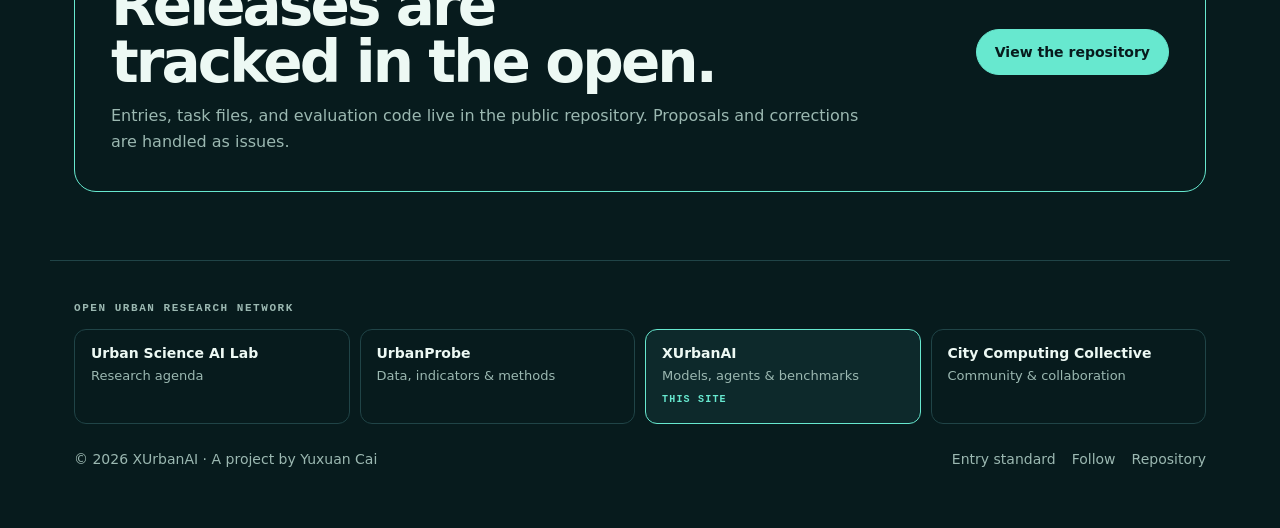
==== commit 5390a9dd: "Add a follow system, release notifications, and accessibility fixes - follow.html lists every way to" ====
--- a/index.html
+++ b/index.html
@@ -19,6 +19,7 @@
   <meta name="twitter:card" content="summary_large_image">
   <link rel="icon" href="data:image/svg+xml,%3Csvg xmlns='http://www.w3.org/2000/svg' viewBox='0 0 64 64'%3E%3Crect width='64' height='64' rx='14' fill='%23071b1d'/%3E%3Ctext x='32' y='45' text-anchor='middle' font-family='system-ui,sans-serif' font-weight='900' font-size='38' fill='%2367e8cf'%3EX%3C/text%3E%3C/svg%3E">
   <link rel="alternate" type="application/rss+xml" title="XUrbanAI releases" href="feeds/releases.xml">
+  <link rel="stylesheet" href="assets/follow.css">
   <link rel="stylesheet" href="assets/site.css">
   <script type="application/ld+json">
 {
@@ -42,6 +43,7 @@
     <div class="nav">
       <a class="brand" href="index.html" aria-current="page"><span>X</span>UrbanAI</a>
       <button class="nav-search" type="button" data-palette hidden aria-label="Search"><svg viewBox="0 0 20 20" aria-hidden="true"><circle cx="8.5" cy="8.5" r="5.5"/><path d="m13 13 4 4"/></svg><span>Search</span><kbd>Ctrl K</kbd></button>
+      <a class="nav-follow" href="follow.html" aria-label="Follow updates"><svg viewBox="0 0 24 24" fill="none" stroke="currentColor" stroke-width="2" stroke-linecap="round" stroke-linejoin="round" aria-hidden="true" focusable="false"><path d="M6 8a6 6 0 0 1 12 0c0 7 3 9 3 9H3s3-2 3-9"/><path d="M10.3 21a1.94 1.94 0 0 0 3.4 0"/></svg></a>
       <button class="nav-toggle" type="button" aria-label="Menu" aria-expanded="false" aria-controls="site-nav"><span></span><span></span><span></span></button>
       <nav id="site-nav" aria-label="Primary">
         <a href="models.html">Models</a>
@@ -100,6 +102,7 @@
           <span class="count" data-count="benchmarks">Open registry</span>
         </a>
       </div>
+      <div class="actions"><a class="follow-btn" data-follow data-follow-title="XUrbanAI releases" data-follow-what="Every new and updated release." data-follow-feed="feeds/releases.xml" data-follow-github="https://github.com/Hamsterradcc/xurbanai.com" data-follow-github-kind="releases" href="follow.html"><svg class="follow-icon" viewBox="0 0 24 24" width="18" height="18" fill="none" stroke="currentColor" stroke-width="2" stroke-linecap="round" stroke-linejoin="round" aria-hidden="true" focusable="false"><path d="M6 8a6 6 0 0 1 12 0c0 7 3 9 3 9H3s3-2 3-9"/><path d="M10.3 21a1.94 1.94 0 0 0 3.4 0"/></svg><span>Follow new releases</span></a></div>
     </section>
 
     <section id="latest" data-latest hidden>
@@ -168,9 +171,10 @@
     </ul>
     <div class="footer-base">
       <span>&copy; 2026 XUrbanAI &middot; A project by <a href="https://yuxuancai.com">Yuxuan Cai</a></span>
-      <div class="links"><a href="standards.html">Entry standard</a><a href="https://github.com/Hamsterradcc/xurbanai.com">Repository</a></div>
+      <div class="links"><a href="standards.html">Entry standard</a><a href="follow.html">Follow</a><a href="https://github.com/Hamsterradcc/xurbanai.com">Repository</a></div>
     </div>
   </footer>
+  <script src="assets/follow.js"></script>
   <script src="assets/site.js"></script>
   <script src="assets/palette.js"></script>
 </body>
--- a/assets/follow.css
+++ b/assets/follow.css
@@ -0,0 +1,177 @@
+/*
+ * follow.css - styles for the shared Follow dialog and the .follow-btn trigger.
+ * Identical on every site. Each site sets these custom properties on :root
+ * (the dialog lives under <body>, so :root or body both work):
+ *   --follow-bg  --follow-fg  --follow-muted  --follow-line  --follow-surface
+ *   --follow-accent  --follow-accent-fg  --follow-radius  --follow-mono
+ * Every use below has a fallback, so the component also works with none set.
+ */
+
+html.follow-open { overflow: hidden; }
+
+/* ---------- generic trigger ---------- */
+.follow-btn {
+  display: inline-flex;
+  align-items: center;
+  justify-content: center;
+  gap: .5rem;
+  min-height: 2.25rem;
+  padding: .45rem .9rem;
+  font: inherit;
+  font-weight: 600;
+  line-height: 1.2;
+  color: var(--follow-fg, #1a1a1a);
+  background: var(--follow-surface, #f4f4f5);
+  border: 1px solid var(--follow-line, #c9c9cf);
+  border-radius: var(--follow-radius, 8px);
+  text-decoration: none;
+  cursor: pointer;
+}
+.follow-btn:hover { border-color: var(--follow-accent, #1d4ed8); }
+.follow-btn:focus-visible { outline: 2px solid var(--follow-accent, #1d4ed8); outline-offset: 2px; }
+.follow-btn svg, .follow-btn .follow-icon { flex: none; width: 1.1em; height: 1.1em; }
+@media (pointer: coarse) { .follow-btn { min-height: 2.75rem; } }
+
+/* ---------- dialog ---------- */
+.follow-dialog {
+  box-sizing: border-box;
+  width: min(34rem, calc(100vw - 1rem));
+  max-width: none;
+  max-height: calc(100vh - 1rem);
+  max-height: calc(100dvh - 1rem);
+  margin: auto;
+  padding: 0;
+  overflow: auto;
+  overscroll-behavior: contain;
+  color: var(--follow-fg, #1a1a1a);
+  background: var(--follow-bg, #ffffff);
+  border: 1px solid var(--follow-line, #c9c9cf);
+  border-radius: var(--follow-radius, 8px);
+  box-shadow: 0 20px 50px rgba(0, 0, 0, .35);
+  font: inherit;
+  line-height: 1.5;
+}
+.follow-dialog::backdrop { background: rgba(0, 0, 0, .55); }
+.follow-dialog *, .follow-dialog *::before, .follow-dialog *::after { box-sizing: border-box; }
+.follow-dialog [hidden] { display: none !important; }
+
+.follow-panel { padding: 1.25rem 1.25rem 1rem; }
+@media (max-width: 480px) { .follow-panel { padding: 1rem .875rem .875rem; } }
+
+.follow-head { display: flex; align-items: flex-start; gap: .75rem; }
+.follow-head-text { flex: 1; min-width: 0; }
+.follow-title { margin: 0; font-size: 1.25rem; line-height: 1.3; font-weight: 700; overflow-wrap: anywhere; color: var(--follow-fg, #1a1a1a); }
+.follow-what { margin: .35rem 0 0; color: var(--follow-muted, #555560); }
+
+.follow-close {
+  flex: none;
+  display: inline-flex;
+  align-items: center;
+  justify-content: center;
+  width: 2.75rem;
+  height: 2.75rem;
+  margin: -.5rem -.5rem 0 0;
+  padding: 0;
+  color: var(--follow-fg, #1a1a1a);
+  background: transparent;
+  border: 0;
+  border-radius: var(--follow-radius, 8px);
+  cursor: pointer;
+}
+.follow-close:hover { background: var(--follow-surface, #f4f4f5); }
+.follow-close:focus-visible, .follow-action:focus-visible, .follow-field:focus-visible,
+.follow-dialog a:focus-visible { outline: 2px solid var(--follow-accent, #1d4ed8); outline-offset: 2px; }
+
+.follow-status {
+  margin: 1rem 0 0;
+  padding: .65rem .8rem;
+  color: var(--follow-fg, #1a1a1a);
+  background: var(--follow-surface, #f4f4f5);
+  border: 1px solid var(--follow-line, #c9c9cf);
+  border-radius: var(--follow-radius, 8px);
+}
+.follow-status:empty { display: none; }
+
+.follow-section { margin-top: 1.25rem; padding-top: 1rem; padding-bottom: 0; border-top: 1px solid var(--follow-line, #c9c9cf); }
+.follow-status + .follow-section { margin-top: 1rem; }
+.follow-body > .follow-section:first-child { margin-top: 1rem; }
+.follow-h { margin: 0 0 .35rem; font-size: 1rem; line-height: 1.3; font-weight: 700; color: var(--follow-fg, #1a1a1a); }
+.follow-text { margin: 0 0 .75rem; color: var(--follow-muted, #555560); }
+.follow-small { margin: .65rem 0 0; font-size: .875rem; }
+.follow-note { margin: .5rem 0 0; font-size: .875rem; color: var(--follow-muted, #555560); }
+.follow-label { display: block; margin: 0 0 .35rem; font-weight: 600; }
+
+.follow-row { display: flex; flex-wrap: wrap; gap: .5rem; }
+.follow-copy { display: flex; flex-wrap: wrap; gap: .5rem; margin: 0 0 .65rem; }
+.follow-row + .follow-copy { margin-top: .65rem; }
+
+/* actions: links and buttons share one look */
+.follow-action {
+  display: inline-flex;
+  align-items: center;
+  justify-content: center;
+  min-height: 2.75rem;
+  padding: .5rem .9rem;
+  font: inherit;
+  font-weight: 600;
+  line-height: 1.2;
+  text-align: center;
+  text-decoration: none;
+  color: var(--follow-fg, #1a1a1a);
+  background: var(--follow-surface, #f4f4f5);
+  border: 1px solid var(--follow-line, #c9c9cf);
+  border-radius: var(--follow-radius, 8px);
+  cursor: pointer;
+}
+.follow-action:hover { border-color: var(--follow-accent, #1d4ed8); }
+.follow-action.follow-primary {
+  color: var(--follow-accent-fg, #ffffff);
+  background: var(--follow-accent, #1d4ed8);
+  border-color: var(--follow-accent, #1d4ed8);
+}
+.follow-action.follow-primary:hover { filter: brightness(1.1); }
+
+.follow-field {
+  flex: 1 1 12rem;
+  min-width: 0;
+  min-height: 2.75rem;
+  padding: .5rem .7rem;
+  font-family: var(--follow-mono, ui-monospace, SFMono-Regular, Menlo, Consolas, monospace);
+  font-size: .875rem;
+  color: var(--follow-fg, #1a1a1a);
+  background: var(--follow-bg, #ffffff);
+  border: 1px solid var(--follow-line, #c9c9cf);
+  border-radius: var(--follow-radius, 8px);
+}
+.follow-field.follow-email { font-family: inherit; font-size: 1rem; }
+
+.follow-dialog a:not(.follow-action) { color: var(--follow-accent, #1d4ed8); text-underline-offset: .15em; }
+.follow-small a { display: inline-block; padding: .65rem 0; margin: -.65rem 0; }
+
+.follow-foot { margin-top: 1.25rem; padding-top: 1rem; border-top: 1px solid var(--follow-line, #c9c9cf); }
+.follow-privacy { margin: 0 0 .5rem; font-size: .875rem; color: var(--follow-muted, #555560); }
+.follow-all { margin: 0; font-size: .9375rem; }
+.follow-all a { display: inline-flex; align-items: center; min-height: 2.75rem; font-weight: 600; }
+
+.follow-sr {
+  position: absolute !important;
+  width: 1px; height: 1px;
+  margin: -1px; padding: 0;
+  overflow: hidden;
+  clip: rect(0 0 0 0);
+  clip-path: inset(50%);
+  white-space: nowrap;
+  border: 0;
+}
+
+@media (max-width: 400px) {
+  .follow-row > .follow-action, .follow-copy > .follow-action { flex: 1 1 100%; }
+}
+
+@media (prefers-reduced-motion: no-preference) {
+  .follow-dialog[open] { animation: follow-in .16s ease-out; }
+  .follow-dialog[open]::backdrop { animation: follow-fade .16s ease-out; }
+  .follow-btn, .follow-action { transition: border-color .12s, background-color .12s; }
+}
+@keyframes follow-in { from { opacity: 0; transform: translateY(8px); } to { opacity: 1; transform: none; } }
+@keyframes follow-fade { from { opacity: 0; } to { opacity: 1; } }
--- a/assets/site.css
+++ b/assets/site.css
@@ -24,7 +24,7 @@
 .brand{text-decoration:none;font-weight:900;letter-spacing:-.03em;font-size:18px;white-space:nowrap}
 .brand span{color:var(--cyan)}
 .nav nav{display:flex;gap:22px;align-items:center}
-.nav nav a{position:relative;text-decoration:none;color:var(--muted);font-size:14px;white-space:nowrap}
+.nav nav a{position:relative;display:inline-flex;align-items:center;min-height:24px;text-decoration:none;color:var(--muted);font-size:14px;white-space:nowrap}
 .nav nav a:hover,.nav nav a[aria-current="page"]{color:var(--text)}
 .nav nav a[aria-current="page"]:after{content:"";position:absolute;left:0;right:0;bottom:-8px;height:2px;background:var(--cyan);border-radius:2px}
 .nav nav a.cta{border:1px solid var(--cyan);color:var(--cyan);padding:7px 13px;border-radius:999px;font-weight:800}
@@ -161,7 +161,7 @@
 .fact{display:inline-flex;gap:6px;align-items:baseline;font-size:12.5px;color:var(--text);background:var(--panel);border:1px solid var(--line);border-radius:999px;padding:4px 10px;text-decoration:none}
 .fact b{font:700 10px/1 var(--mono);letter-spacing:.1em;text-transform:uppercase;color:var(--muted)}
 a.fact:hover{border-color:var(--cyan)}
-.tag.theme{text-decoration:none;border-color:rgba(215,242,107,.35);color:var(--text)}
+.tag.theme{display:inline-flex;align-items:center;min-height:24px;text-decoration:none;border-color:rgba(215,242,107,.35);color:var(--text)}
 .tag.theme:hover{border-color:var(--cyan)}
 .entry-kind{display:block;font:700 10px/1 var(--mono);letter-spacing:.12em;text-transform:uppercase;color:var(--cyan);margin-bottom:6px}
 
@@ -262,7 +262,7 @@
 .copy-btn:hover{border-color:var(--cyan)}
 .cite-tabs{display:flex;gap:4px;margin-bottom:10px}
 .cite-tabs button{font:inherit;font-size:13px;font-weight:700;color:var(--muted);background:none;border:1px solid transparent;border-radius:999px;padding:6px 12px;cursor:pointer}
-.cite-tabs button[aria-selected="true"]{color:var(--text);border-color:var(--line-2);background:var(--panel)}
+.cite-tabs button[aria-pressed="true"]{color:var(--text);border-color:var(--line-2);background:var(--panel)}
 
 /* related and versions */
 .related{display:grid;gap:22px}
@@ -360,3 +360,38 @@
   footer{flex-direction:column;padding-left:16px;padding-right:16px}
 }
 @media(prefers-reduced-motion:reduce){*{animation:none!important;transition:none!important}html{scroll-behavior:auto}}
+
+/* ---------------------------------------------------------------- follow: component tokens, header bell, subscription centre */
+:root{--follow-bg:var(--panel-2);--follow-fg:var(--text);--follow-muted:var(--muted);--follow-line:var(--line-2);--follow-surface:var(--bg-2);--follow-accent:var(--cyan);--follow-accent-fg:var(--bg);--follow-radius:var(--radius-s);--follow-mono:var(--mono)}
+.follow-btn{font-family:inherit;font-size:14px;font-weight:800;line-height:1.3;gap:8px;padding:10px 18px;min-height:40px;border:1px solid var(--cyan);border-radius:999px;background:transparent;color:var(--cyan);text-decoration:none;cursor:pointer;transition:.18s ease}
+.follow-btn:hover{border-color:var(--cyan);background:var(--cyan);color:var(--bg)}
+.nav-follow{display:inline-flex;align-items:center;justify-content:center;flex:0 0 auto;width:34px;height:34px;margin-right:6px;color:var(--muted);background:var(--panel);border:1px solid var(--line);border-radius:999px;text-decoration:none}
+.nav-follow:hover,.nav-follow[aria-current="page"]{border-color:var(--cyan);color:var(--text)}
+.nav-follow svg{width:17px;height:17px}
+@media(pointer:coarse){.nav-follow{width:44px;height:44px}}
+.new-badge{display:inline-block;margin-left:8px;padding:3px 7px;border-radius:999px;background:var(--acid);color:var(--bg);font:800 10px/1 var(--mono);letter-spacing:.1em;text-transform:uppercase;vertical-align:3px}
+
+.fw-h{font-size:20px;line-height:1.25;letter-spacing:-.02em;margin:44px 0 12px}
+.intro+.fw-h{margin-top:8px}
+.fw-note{color:var(--muted);max-width:760px;margin:0 0 16px;font-size:15px}
+.fw-note a,.fw-channels a{color:var(--cyan)}
+.fw-list{list-style:none;margin:0 0 8px;padding:0;display:grid;gap:10px}
+.fw-item{display:flex;justify-content:space-between;align-items:center;flex-wrap:wrap;gap:14px 24px;padding:16px 18px;background:var(--panel);border:1px solid var(--line);border-radius:var(--radius-s)}
+.fw-text{flex:1 1 320px;min-width:0}
+.fw-text h4{font-size:17px;line-height:1.3;margin:0 0 4px}
+.fw-text p{color:var(--muted);font-size:14px;max-width:640px}
+.fw-actions{display:flex;align-items:center;flex-wrap:wrap;gap:8px 16px}
+.fw-raw{display:inline-flex;align-items:center;min-height:24px;font-size:13px;font-weight:700;color:var(--cyan)}
+.fw-channels{list-style:none;margin:0 0 16px;padding:0;display:grid;gap:10px;max-width:760px}
+.fw-channels li{padding:14px 18px;background:var(--panel);border:1px solid var(--line);border-radius:var(--radius-s)}
+.fw-channels p{color:var(--muted);font-size:15px}
+.fw-channels strong{color:var(--text)}
+.fw-privacy{max-width:760px;margin-top:24px;padding-top:16px;border-top:1px solid var(--line);color:var(--muted);font-size:14px}
+
+/* targets of at least 24 px (WCAG 2.2 2.5.8) */
+table.board th button{min-height:24px;padding:4px 2px}
+.table-wrap td a{display:inline-block;padding:3px 0}
+.page-hero .eyebrow a{display:inline-block;min-height:24px;line-height:24px}
+.links a,.more-link,.link-btn{display:inline-flex;align-items:center;min-height:24px}
+.reg-count .new{font-weight:800}
+.table-wrap[role="region"]:focus-visible{outline-offset:-2px}
